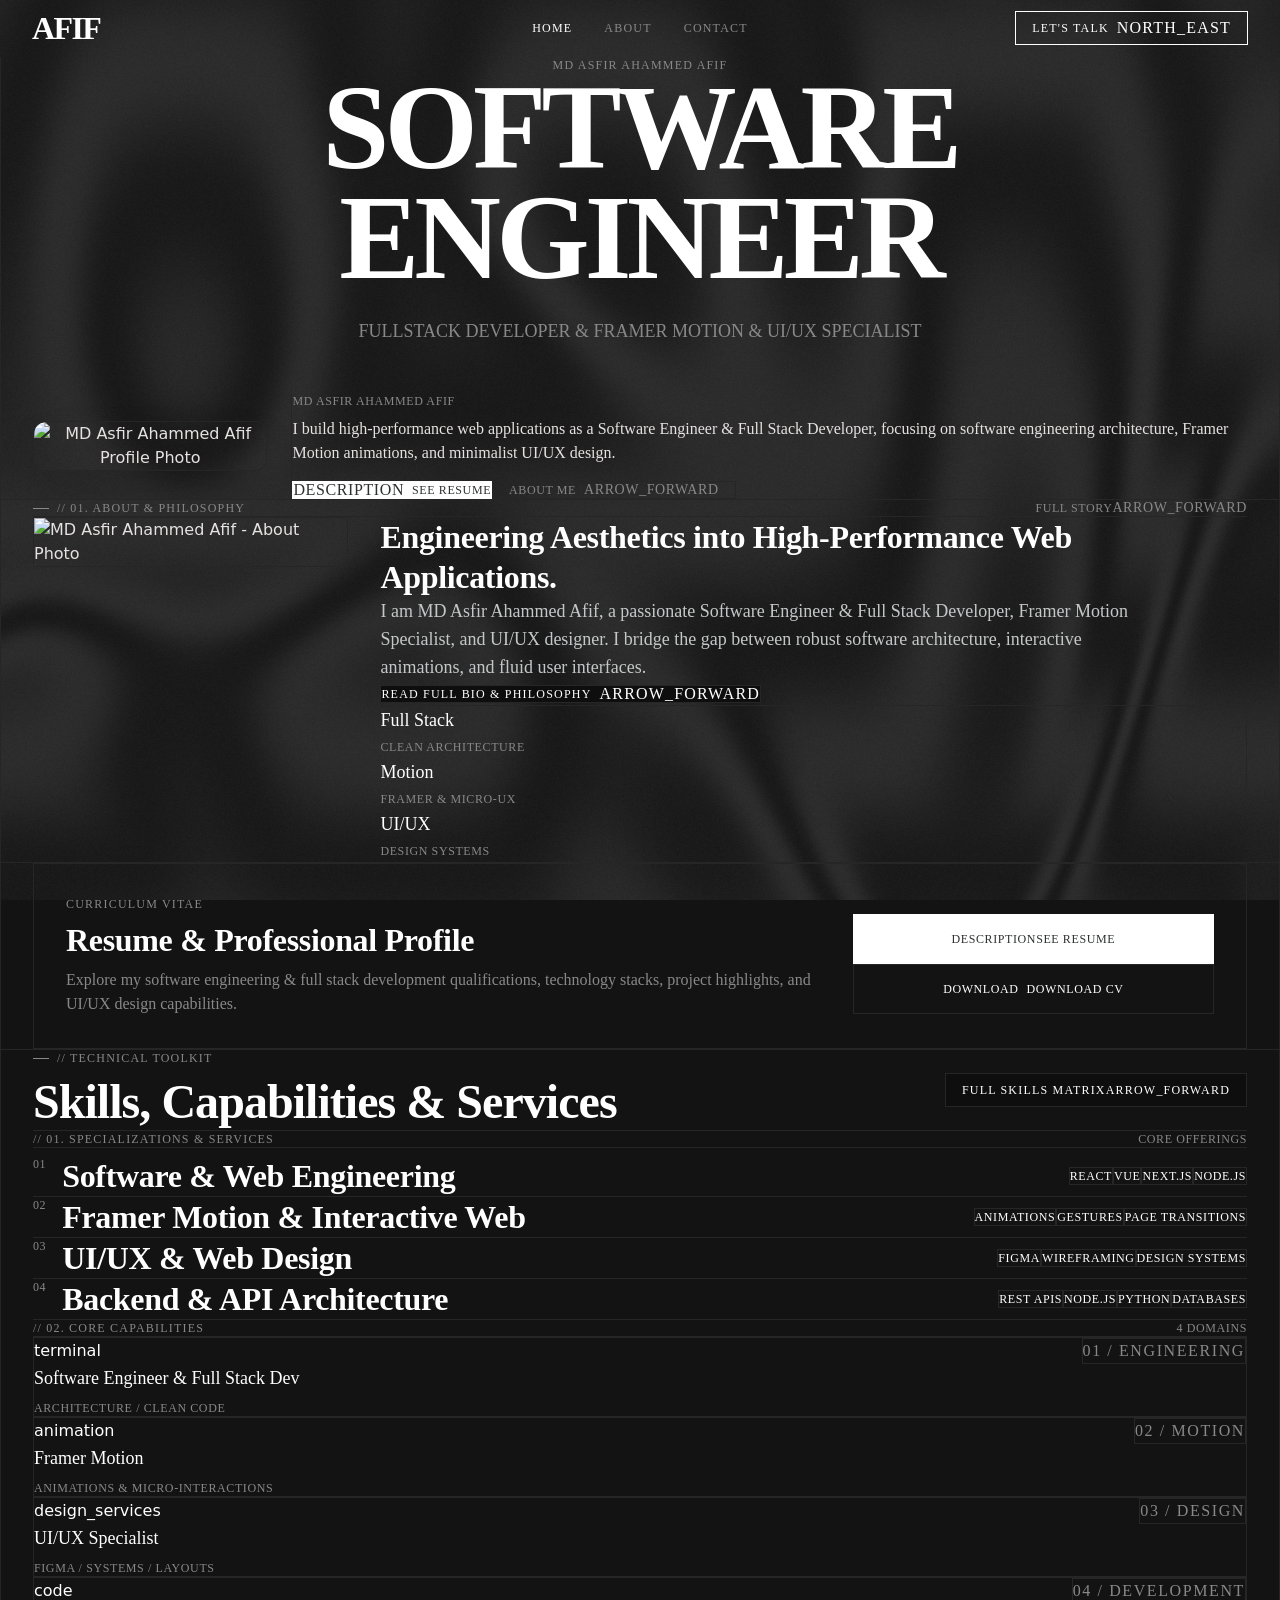
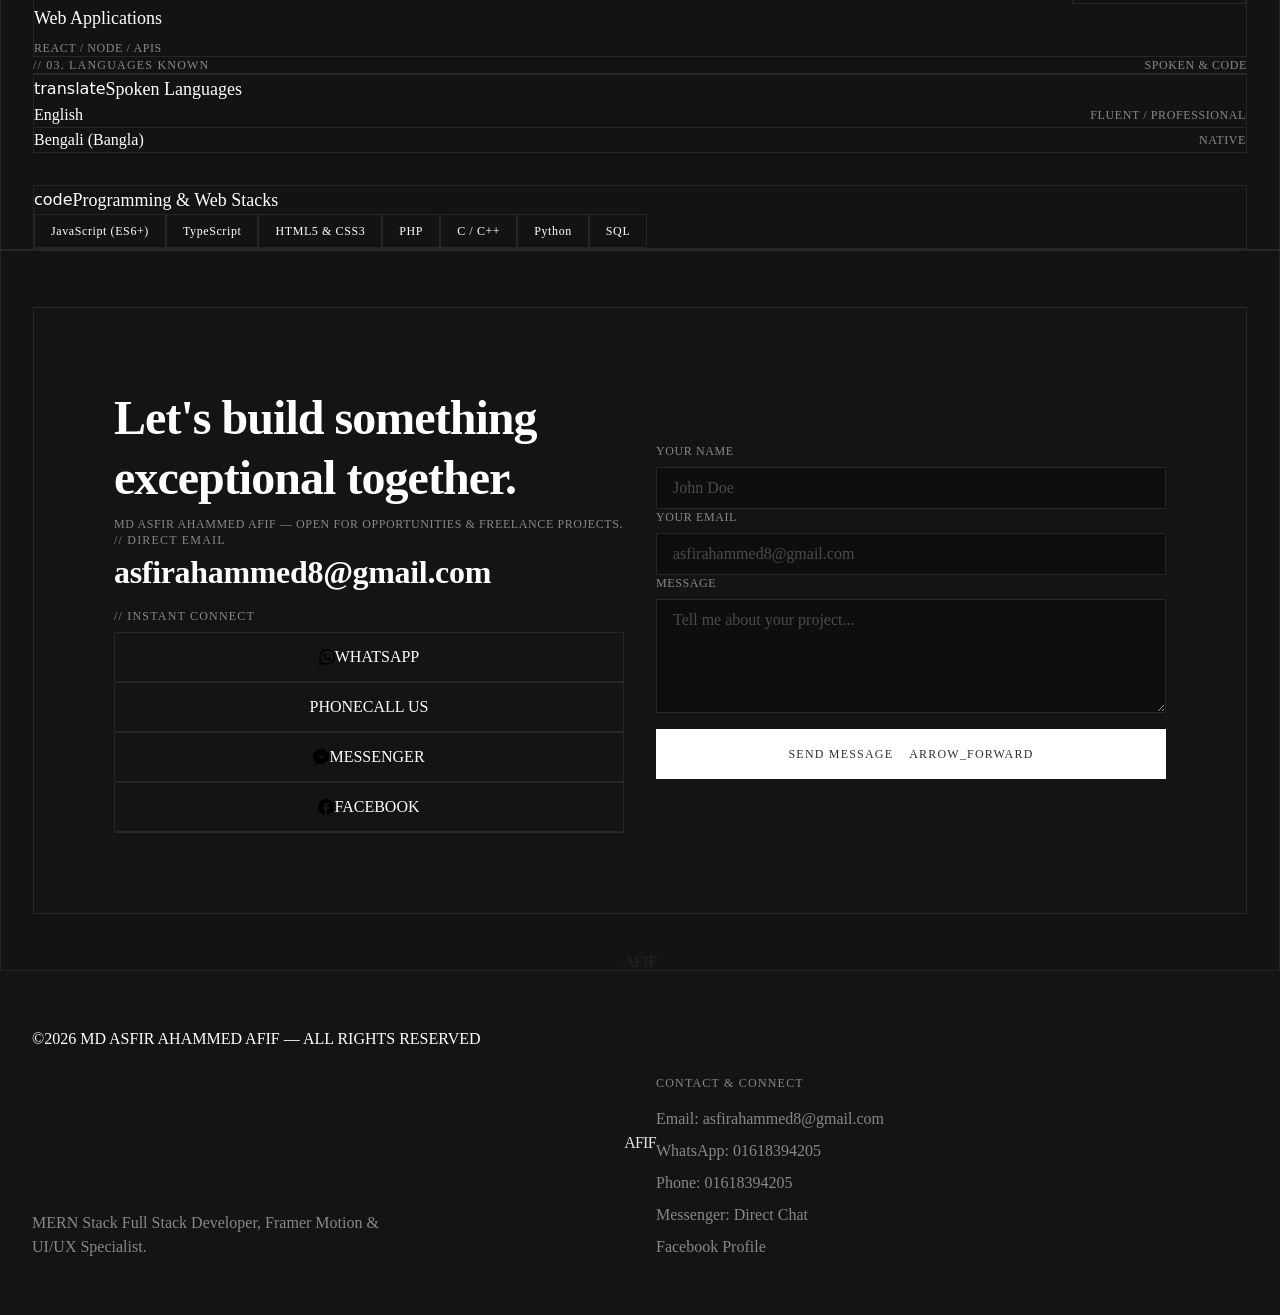
==== index.html @ 686cc14c "Create index.html" ====
<!DOCTYPE html>
<html class="dark scroll-smooth" lang="en">

<head>
  <meta charset="utf-8">
  <meta content="width=device-width, initial-scale=1.0" name="viewport">
  <meta name="theme-color" content="#141313">
  <title>MD Asfir Ahammed Afif — Software Engineer & Full Stack Developer</title>
  <meta name="description"
    content="Portfolio of MD Asfir Ahammed Afif — Software Engineer, Full Stack Developer, Framer Motion Specialist & UI/UX Designer.">

  <!-- CRITICAL: Instant dark background before any CSS — prevents white flash -->
  <style>
    html {
      background-color: #141313;
      color: #e5e2e1;
    }

    body {
      background-color: transparent !important;
      background-image: none !important;
      color: #e5e2e1;
      margin: 0;
      padding: 0;
      min-height: 100vh;
      font-family: 'Inter', ui-sans-serif, system-ui, sans-serif;
    }

    /* Page Transition Animations for Main Content */
    main {
      opacity: 0;
      transform: translateY(16px) scale(0.985);
      transition: opacity 0.45s cubic-bezier(0.16, 1, 0.3, 1), transform 0.45s cubic-bezier(0.16, 1, 0.3, 1);
      will-change: opacity, transform;
    }

    main.page-loaded {
      opacity: 1;
      transform: translateY(0) scale(1);
    }

    main.page-exiting {
      opacity: 0;
      transform: translateY(-12px) scale(0.985);
      transition: opacity 0.28s cubic-bezier(0.7, 0, 0.84, 0), transform 0.28s cubic-bezier(0.7, 0, 0.84, 0);
    }

    /* Top Transition Progress Bar */
    #page-progress-bar {
      position: fixed;
      top: 0;
      left: 0;
      height: 2.5px;
      width: 0%;
      background: #ffffff;
      z-index: 10000;
      box-shadow: 0 0 12px rgba(255, 255, 255, 0.9);
      transition: width 0.3s cubic-bezier(0.16, 1, 0.3, 1);
      pointer-events: none;
    }

    /* Header: Completely transparent at top, frosted glass only when scrolled */
    .glass-header {
      background: transparent !important;
      backdrop-filter: blur(0px);
      -webkit-backdrop-filter: blur(0px);
      border-bottom: 1px solid transparent !important;
      transition: background 0.35s cubic-bezier(0.16, 1, 0.3, 1),
                  backdrop-filter 0.35s cubic-bezier(0.16, 1, 0.3, 1),
                  -webkit-backdrop-filter 0.35s cubic-bezier(0.16, 1, 0.3, 1),
                  border-color 0.35s cubic-bezier(0.16, 1, 0.3, 1),
                  box-shadow 0.35s cubic-bezier(0.16, 1, 0.3, 1);
    }

    .glass-header.is-scrolled {
      background: rgba(20, 19, 19, 0.3) !important;
      backdrop-filter: blur(16px) saturate(180%) !important;
      -webkit-backdrop-filter: blur(16px) saturate(180%) !important;
      border-bottom: 1px solid rgba(255, 255, 255, 0.08) !important;
      box-shadow: 0 4px 20px -2px rgba(0, 0, 0, 0.25);
    }
  </style>

  <!-- PRELOAD: Critical Latin Inter font (prevents FOUT, loads before CSS parses) -->
  <link rel="preload" href="assets/fonts/UcC73FwrK3iLTeHuS_nVMrMxCp50SjIa1ZL7.woff2" as="font" type="font/woff2"
    crossorigin="anonymous">

  <!-- PRELOAD: Hero profile image (critical LCP element — load ASAP) -->
  <link rel="preload" href="assets/img/asfirahammedafif.jpg" as="image" fetchpriority="high">

  <!-- Local Assets: fonts first (small CSS), then icon font, then Tailwind engine -->
  <link href="assets/css/fonts-main.css" rel="stylesheet">
  <link href="assets/css/material-symbols.css" rel="stylesheet" media="print" onload="this.media='all'">
  <script src="assets/js/tailwind.cdn.js"></script>
  <script id="tailwind-config">try {
      tailwind.config = {
        darkMode: "class",
        theme: {
          extend: {
            "colors": {
              "tertiary": "#ffffff",
              "surface-container-lowest": "#0e0e0e",
              "inverse-on-surface": "#313030",
              "surface-subtle": "#171717",
              "on-secondary-fixed": "#1c1b1b",
              "error": "#ffb4ab",
              "tertiary-fixed": "#e2e2e2",
              "outline": "#8e9192",
              "outline-variant": "#444748",
              "surface-tint": "#c6c6c7",
              "surface": "#141313",
              "surface-container-low": "#1c1b1b",
              "inverse-primary": "#5d5f5f",
              "on-surface-variant": "#c4c7c8",
              "surface-container-highest": "#353434",
              "on-secondary-fixed-variant": "#474646",
              "text-muted": "#888888",
              "on-secondary": "#313030",
              "secondary-fixed": "#e5e2e1",
              "inverse-surface": "#e5e2e1",
              "primary-container": "#e2e2e2",
              "surface-container-high": "#2a2a2a",
              "on-error-container": "#ffdad6",
              "on-tertiary-container": "#636565",
              "secondary": "#c9c6c5",
              "accent-red": "#E11D48",
              "surface-bright": "#3a3939",
              "on-background": "#e5e2e1",
              "background": "#141313",
              "on-primary-container": "#636565",
              "on-error": "#690005",
              "on-primary-fixed-variant": "#454747",
              "surface-variant": "#353434",
              "on-tertiary-fixed-variant": "#454747",
              "secondary-fixed-dim": "#c9c6c5",
              "surface-dim": "#141313",
              "on-tertiary-fixed": "#1a1c1c",
              "on-primary-fixed": "#1a1c1c",
              "surface-container": "#201f1f",
              "error-container": "#93000a",
              "tertiary-fixed-dim": "#c6c6c7",
              "on-primary": "#2f3131",
              "border-low-contrast": "#262626",
              "primary": "#ffffff",
              "tertiary-container": "#e2e2e2",
              "on-surface": "#e5e2e1",
              "secondary-container": "#4a4949",
              "primary-fixed-dim": "#c6c6c7",
              "on-secondary-container": "#bab8b7",
              "primary-fixed": "#e2e2e2",
              "on-tertiary": "#2f3131"
            },
            "borderRadius": {
              "DEFAULT": "0.125rem",
              "lg": "0.25rem",
              "xl": "0.5rem",
              "full": "0.75rem"
            },
            "spacing": {
              "stack-md": "1.5rem",
              "stack-lg": "3rem",
              "container-max": "1440px",
              "section-gap": "10rem",
              "gutter": "2rem",
              "margin-mobile": "1.5rem",
              "stack-sm": "0.5rem"
            },
            "fontFamily": {
              "display-hero": ["Inter"],
              "headline-md": ["Inter"],
              "body-md": ["Inter"],
              "label-mono": ["JetBrains Mono"],
              "headline-lg": ["Inter"],
              "body-lg": ["Inter"],
              "display-hero-mobile": ["Inter"]
            },
            "fontSize": {
              "display-hero": ["120px", { "lineHeight": "110px", "letterSpacing": "-0.04em", "fontWeight": "800" }],
              "headline-md": ["32px", { "lineHeight": "40px", "letterSpacing": "-0.01em", "fontWeight": "600" }],
              "body-md": ["16px", { "lineHeight": "24px", "fontWeight": "400" }],
              "label-mono": ["12px", { "lineHeight": "16px", "letterSpacing": "0.05em", "fontWeight": "500" }],
              "headline-lg": ["48px", { "lineHeight": "56px", "letterSpacing": "-0.02em", "fontWeight": "700" }],
              "body-lg": ["18px", { "lineHeight": "28px", "fontWeight": "400" }],
              "display-hero-mobile": ["48px", { "lineHeight": "52px", "letterSpacing": "-0.02em", "fontWeight": "800" }]
            }
          }
        }
      }
    } catch (_e) { }</script>
  <meta charset="utf-8">
  <style>
    /* Lock body scroll + interactions when mobile nav is open */
    body.nav-open {
      overflow: hidden !important;
    }

    /* Prevent scroll without causing position jump */
    html.nav-open {
      overflow: hidden !important;
    }

    *,
    ::before,
    ::after {
      --tw-border-spacing-x: 0;
      --tw-border-spacing-y: 0;
      --tw-translate-x: 0;
      --tw-translate-y: 0;
      --tw-rotate: 0;
      --tw-skew-x: 0;
      --tw-skew-y: 0;
      --tw-scale-x: 1;
      --tw-scale-y: 1;
      --tw-pan-x: ;
      --tw-pan-y: ;
      --tw-pinch-zoom: ;
      --tw-scroll-snap-strictness: proximity;
      --tw-gradient-from-position: ;
      --tw-gradient-via-position: ;
      --tw-gradient-to-position: ;
      --tw-ordinal: ;
      --tw-slashed-zero: ;
      --tw-numeric-figure: ;
      --tw-numeric-spacing: ;
      --tw-numeric-fraction: ;
      --tw-ring-inset: ;
      --tw-ring-offset-width: 0px;
      --tw-ring-offset-color: #fff;
      --tw-ring-color: rgb(59 130 246 / 0.5);
      --tw-ring-offset-shadow: 0 0 #0000;
      --tw-ring-shadow: 0 0 #0000;
      --tw-shadow: 0 0 #0000;
      --tw-shadow-colored: 0 0 #0000;
      --tw-blur: ;
      --tw-brightness: ;
      --tw-contrast: ;
      --tw-grayscale: ;
      --tw-hue-rotate: ;
      --tw-invert: ;
      --tw-saturate: ;
      --tw-sepia: ;
      --tw-drop-shadow: ;
      --tw-backdrop-blur: ;
      --tw-backdrop-brightness: ;
      --tw-backdrop-contrast: ;
      --tw-backdrop-grayscale: ;
      --tw-backdrop-hue-rotate: ;
      --tw-backdrop-invert: ;
      --tw-backdrop-opacity: ;
      --tw-backdrop-saturate: ;
      --tw-backdrop-sepia: ;
      --tw-contain-size: ;
      --tw-contain-layout: ;
      --tw-contain-paint: ;
      --tw-contain-style:
    }

    ::backdrop {
      --tw-border-spacing-x: 0;
      --tw-border-spacing-y: 0;
      --tw-translate-x: 0;
      --tw-translate-y: 0;
      --tw-rotate: 0;
      --tw-skew-x: 0;
      --tw-skew-y: 0;
      --tw-scale-x: 1;
      --tw-scale-y: 1;
      --tw-pan-x: ;
      --tw-pan-y: ;
      --tw-pinch-zoom: ;
      --tw-scroll-snap-strictness: proximity;
      --tw-gradient-from-position: ;
      --tw-gradient-via-position: ;
      --tw-gradient-to-position: ;
      --tw-ordinal: ;
      --tw-slashed-zero: ;
      --tw-numeric-figure: ;
      --tw-numeric-spacing: ;
      --tw-numeric-fraction: ;
      --tw-ring-inset: ;
      --tw-ring-offset-width: 0px;
      --tw-ring-offset-color: #fff;
      --tw-ring-color: rgb(59 130 246 / 0.5);
      --tw-ring-offset-shadow: 0 0 #0000;
      --tw-ring-shadow: 0 0 #0000;
      --tw-shadow: 0 0 #0000;
      --tw-shadow-colored: 0 0 #0000;
      --tw-blur: ;
      --tw-brightness: ;
      --tw-contrast: ;
      --tw-grayscale: ;
      --tw-hue-rotate: ;
      --tw-invert: ;
      --tw-saturate: ;
      --tw-sepia: ;
      --tw-drop-shadow: ;
      --tw-backdrop-blur: ;
      --tw-backdrop-brightness: ;
      --tw-backdrop-contrast: ;
      --tw-backdrop-grayscale: ;
      --tw-backdrop-hue-rotate: ;
      --tw-backdrop-invert: ;
      --tw-backdrop-opacity: ;
      --tw-backdrop-saturate: ;
      --tw-backdrop-sepia: ;
      --tw-contain-size: ;
      --tw-contain-layout: ;
      --tw-contain-paint: ;
      --tw-contain-style:
    }

    /* ! tailwindcss v3.4.17 | MIT License | https://tailwindcss.com */
    *,
    ::after,
    ::before {
      box-sizing: border-box;
      border-width: 0;
      border-style: solid;
      border-color: #e5e7eb
    }

    ::after,
    ::before {
      --tw-content: ''
    }

    :host,
    html {
      line-height: 1.5;
      -webkit-text-size-adjust: 100%;
      -moz-tab-size: 4;
      tab-size: 4;
      font-family: ui-sans-serif, system-ui, sans-serif, "Apple Color Emoji", "Segoe UI Emoji", "Segoe UI Symbol", "Noto Color Emoji";
      font-feature-settings: normal;
      font-variation-settings: normal;
      -webkit-tap-highlight-color: transparent
    }

    body {
      margin: 0;
      line-height: inherit
    }

    hr {
      height: 0;
      color: inherit;
      border-top-width: 1px
    }

    abbr:where([title]) {
      -webkit-text-decoration: underline dotted;
      text-decoration: underline dotted
    }

    h1,
    h2,
    h3,
    h4,
    h5,
    h6 {
      font-size: inherit;
      font-weight: inherit
    }

    a {
      color: inherit;
      text-decoration: inherit
    }

    b,
    strong {
      font-weight: bolder
    }

    code,
    kbd,
    pre,
    samp {
      font-family: ui-monospace, SFMono-Regular, Menlo, Monaco, Consolas, "Liberation Mono", "Courier New", monospace;
      font-feature-settings: normal;
      font-variation-settings: normal;
      font-size: 1em
    }

    small {
      font-size: 80%
    }

    sub,
    sup {
      font-size: 75%;
      line-height: 0;
      position: relative;
      vertical-align: baseline
    }

    sub {
      bottom: -.25em
    }

    sup {
      top: -.5em
    }

    table {
      text-indent: 0;
      border-color: inherit;
      border-collapse: collapse
    }

    button,
    input,
    optgroup,
    select,
    textarea {
      font-family: inherit;
      font-feature-settings: inherit;
      font-variation-settings: inherit;
      font-size: 100%;
      font-weight: inherit;
      line-height: inherit;
      letter-spacing: inherit;
      color: inherit;
      margin: 0;
      padding: 0
    }

    button,
    select {
      text-transform: none
    }

    button,
    input:where([type=button]),
    input:where([type=reset]),
    input:where([type=submit]) {
      -webkit-appearance: button;
      background-color: transparent;
      background-image: none
    }

    :-moz-focusring {
      outline: auto
    }

    :-moz-ui-invalid {
      box-shadow: none
    }

    progress {
      vertical-align: baseline
    }

    ::-webkit-inner-spin-button,
    ::-webkit-outer-spin-button {
      height: auto
    }

    [type=search] {
      -webkit-appearance: textfield;
      outline-offset: -2px
    }

    ::-webkit-search-decoration {
      -webkit-appearance: none
    }

    ::-webkit-file-upload-button {
      -webkit-appearance: button;
      font: inherit
    }

    summary {
      display: list-item
    }

    blockquote,
    dd,
    dl,
    figure,
    h1,
    h2,
    h3,
    h4,
    h5,
    h6,
    hr,
    p,
    pre {
      margin: 0
    }

    fieldset {
      margin: 0;
      padding: 0
    }

    legend {
      padding: 0
    }

    menu,
    ol,
    ul {
      list-style: none;
      margin: 0;
      padding: 0
    }

    dialog {
      padding: 0
    }

    textarea {
      resize: vertical
    }

    input::placeholder,
    textarea::placeholder {
      opacity: 1;
      color: #9ca3af
    }

    [role=button],
    button {
      cursor: pointer
    }

    :disabled {
      cursor: default
    }

    audio,
    canvas,
    embed,
    iframe,
    img,
    object,
    svg,
    video {
      display: block;
      vertical-align: middle
    }

    img,
    video {
      max-width: 100%;
      height: auto
    }

    [hidden]:where(:not([hidden=until-found])) {
      display: none
    }

    [type='text'],
    input:where(:not([type])),
    [type='email'],
    [type='url'],
    [type='password'],
    [type='number'],
    [type='date'],
    [type='datetime-local'],
    [type='month'],
    [type='search'],
    [type='tel'],
    [type='time'],
    [type='week'],
    [multiple],
    textarea,
    select {
      -webkit-appearance: none;
      appearance: none;
      background-color: #fff;
      border-color: #6b7280;
      border-width: 1px;
      border-radius: 0px;
      padding-top: 0.5rem;
      padding-right: 0.75rem;
      padding-bottom: 0.5rem;
      padding-left: 0.75rem;
      font-size: 1rem;
      line-height: 1.5rem;
      --tw-shadow: 0 0 #0000;
    }

    [type='text']:focus,
    input:where(:not([type])):focus,
    [type='email']:focus,
    [type='url']:focus,
    [type='password']:focus,
    [type='number']:focus,
    [type='date']:focus,
    [type='datetime-local']:focus,
    [type='month']:focus,
    [type='search']:focus,
    [type='tel']:focus,
    [type='time']:focus,
    [type='week']:focus,
    [multiple]:focus,
    textarea:focus,
    select:focus {
      outline: 2px solid transparent;
      outline-offset: 2px;
      --tw-ring-inset: var(--tw-empty,
          /*!*/
          /*!*/
        );
      --tw-ring-offset-width: 0px;
      --tw-ring-offset-color: #fff;
      --tw-ring-color: #2563eb;
      --tw-ring-offset-shadow: var(--tw-ring-inset) 0 0 0 var(--tw-ring-offset-width) var(--tw-ring-offset-color);
      --tw-ring-shadow: var(--tw-ring-inset) 0 0 0 calc(1px + var(--tw-ring-offset-width)) var(--tw-ring-color);
      box-shadow: var(--tw-ring-offset-shadow), var(--tw-ring-shadow), var(--tw-shadow);
      border-color: #2563eb
    }

    input::placeholder,
    textarea::placeholder {
      color: #6b7280;
      opacity: 1
    }

    ::-webkit-datetime-edit-fields-wrapper {
      padding: 0
    }

    ::-webkit-date-and-time-value {
      min-height: 1.5em;
      text-align: inherit
    }

    ::-webkit-datetime-edit {
      display: inline-flex
    }

    ::-webkit-datetime-edit,
    ::-webkit-datetime-edit-year-field,
    ::-webkit-datetime-edit-month-field,
    ::-webkit-datetime-edit-day-field,
    ::-webkit-datetime-edit-hour-field,
    ::-webkit-datetime-edit-minute-field,
    ::-webkit-datetime-edit-second-field,
    ::-webkit-datetime-edit-millisecond-field,
    ::-webkit-datetime-edit-meridiem-field {
      padding-top: 0;
      padding-bottom: 0
    }

    select {
      background-image: url("data:image/svg+xml,%3csvg xmlns='http://www.w3.org/2000/svg' fill='none' viewBox='0 0 20 20'%3e%3cpath stroke='%236b7280' stroke-linecap='round' stroke-linejoin='round' stroke-width='1.5' d='M6 8l4 4 4-4'/%3e%3c/svg%3e");
      background-position: right 0.5rem center;
      background-repeat: no-repeat;
      background-size: 1.5em 1.5em;
      padding-right: 2.5rem;
      print-color-adjust: exact
    }

    [multiple],
    [size]:where(select:not([size="1"])) {
      background-image: initial;
      background-position: initial;
      background-repeat: unset;
      background-size: initial;
      padding-right: 0.75rem;
      print-color-adjust: unset
    }

    [type='checkbox'],
    [type='radio'] {
      -webkit-appearance: none;
      appearance: none;
      padding: 0;
      print-color-adjust: exact;
      display: inline-block;
      vertical-align: middle;
      background-origin: border-box;
      -webkit-user-select: none;
      user-select: none;
      flex-shrink: 0;
      height: 1rem;
      width: 1rem;
      color: #2563eb;
      background-color: #fff;
      border-color: #6b7280;
      border-width: 1px;
      --tw-shadow: 0 0 #0000
    }

    [type='checkbox'] {
      border-radius: 0px
    }

    [type='radio'] {
      border-radius: 100%
    }

    [type='checkbox']:focus,
    [type='radio']:focus {
      outline: 2px solid transparent;
      outline-offset: 2px;
      --tw-ring-inset: var(--tw-empty,
          /*!*/
          /*!*/
        );
      --tw-ring-offset-width: 2px;
      --tw-ring-offset-color: #fff;
      --tw-ring-color: #2563eb;
      --tw-ring-offset-shadow: var(--tw-ring-inset) 0 0 0 var(--tw-ring-offset-width) var(--tw-ring-offset-color);
      --tw-ring-shadow: var(--tw-ring-inset) 0 0 0 calc(2px + var(--tw-ring-offset-width)) var(--tw-ring-color);
      box-shadow: var(--tw-ring-offset-shadow), var(--tw-ring-shadow), var(--tw-shadow)
    }

    [type='checkbox']:checked,
    [type='radio']:checked {
      border-color: transparent;
      background-color: currentColor;
      background-size: 100% 100%;
      background-position: center;
      background-repeat: no-repeat
    }

    [type='checkbox']:checked {
      background-image: url("data:image/svg+xml,%3csvg viewBox='0 0 16 16' fill='white' xmlns='http://www.w3.org/2000/svg'%3e%3cpath d='M12.207 4.793a1 1 0 010 1.414l-5 5a1 1 0 01-1.414 0l-2-2a1 1 0 011.414-1.414L6.5 9.086l4.293-4.293a1 1 0 011.414 0z'/%3e%3c/svg%3e");
    }

    @media (forced-colors: active) {
      [type='checkbox']:checked {
        -webkit-appearance: auto;
        appearance: auto
      }
    }

    [type='radio']:checked {
      background-image: url("data:image/svg+xml,%3csvg viewBox='0 0 16 16' fill='white' xmlns='http://www.w3.org/2000/svg'%3e%3ccircle cx='8' cy='8' r='3'/%3e%3c/svg%3e");
    }

    @media (forced-colors: active) {
      [type='radio']:checked {
        -webkit-appearance: auto;
        appearance: auto
      }
    }

    [type='checkbox']:checked:hover,
    [type='checkbox']:checked:focus,
    [type='radio']:checked:hover,
    [type='radio']:checked:focus {
      border-color: transparent;
      background-color: currentColor
    }

    [type='checkbox']:indeterminate {
      background-image: url("data:image/svg+xml,%3csvg xmlns='http://www.w3.org/2000/svg' fill='none' viewBox='0 0 16 16'%3e%3cpath stroke='white' stroke-linecap='round' stroke-linejoin='round' stroke-width='2' d='M4 8h8'/%3e%3c/svg%3e");
      border-color: transparent;
      background-color: currentColor;
      background-size: 100% 100%;
      background-position: center;
      background-repeat: no-repeat;
    }

    @media (forced-colors: active) {
      [type='checkbox']:indeterminate {
        -webkit-appearance: auto;
        appearance: auto
      }
    }

    [type='checkbox']:indeterminate:hover,
    [type='checkbox']:indeterminate:focus {
      border-color: transparent;
      background-color: currentColor
    }

    [type='file'] {
      background: unset;
      border-color: inherit;
      border-width: 0;
      border-radius: 0;
      padding: 0;
      font-size: unset;
      line-height: inherit
    }

    [type='file']:focus {
      outline: 1px solid ButtonText;
      outline: 1px auto -webkit-focus-ring-color
    }

    .pointer-events-none {
      pointer-events: none
    }

    .fixed {
      position: fixed
    }

    .absolute {
      position: absolute
    }

    .relative {
      position: relative
    }

    .sticky {
      position: sticky
    }

    .inset-0 {
      inset: 0px
    }

    .bottom-0 {
      bottom: 0px
    }

    .bottom-6 {
      bottom: 1.5rem
    }

    .left-0 {
      left: 0px
    }

    .left-1\/2 {
      left: 50%
    }

    .top-0 {
      top: 0px
    }

    .-z-10 {
      z-index: -10
    }

    .z-10 {
      z-index: 10
    }

    .z-50 {
      z-index: 50
    }

    .-m-4 {
      margin: -1rem
    }

    .-mx-4 {
      margin-left: -1rem;
      margin-right: -1rem
    }

    .mx-auto {
      margin-left: auto;
      margin-right: auto
    }

    .mb-1 {
      margin-bottom: 0.25rem
    }

    .mb-2 {
      margin-bottom: 0.5rem
    }

    .mb-stack-lg {
      margin-bottom: 3rem
    }

    .mb-stack-md {
      margin-bottom: 1.5rem
    }

    .mb-stack-sm {
      margin-bottom: 0.5rem
    }

    .mt-4 {
      margin-top: 1rem
    }

    .mt-stack-lg {
      margin-top: 3rem
    }

    .block {
      display: block
    }

    .flex {
      display: flex
    }

    .inline-flex {
      display: inline-flex
    }

    .grid {
      display: grid
    }

    .hidden {
      display: none
    }

    .aspect-\[4\/3\] {
      aspect-ratio: 4/3
    }

    .h-full {
      height: 100%
    }

    .h-24 {
      height: 6rem
    }

    .h-\[1px\] {
      height: 1px
    }

    .min-h-\[1024px\] {
      min-height: 1024px
    }

    .min-h-\[921px\] {
      min-height: 921px
    }

    .w-full {
      width: 100%
    }

    .w-24 {
      width: 6rem
    }

    .w-4 {
      width: 1rem
    }

    .w-fit {
      width: -moz-fit-content;
      width: fit-content
    }

    .min-w-\[320px\] {
      min-width: 320px
    }

    .max-w-3xl {
      max-width: 48rem
    }

    .max-w-container-max {
      max-width: 1440px
    }

    .max-w-sm {
      max-width: 24rem
    }

    .flex-1 {
      flex: 1 1 0%
    }

    .-translate-x-1\/2 {
      --tw-translate-x: -50%;
      transform: translate(var(--tw-translate-x), var(--tw-translate-y)) rotate(var(--tw-rotate)) skewX(var(--tw-skew-x)) skewY(var(--tw-skew-y)) scaleX(var(--tw-scale-x)) scaleY(var(--tw-scale-y))
    }

    .-translate-x-4 {
      --tw-translate-x: -1rem;
      transform: translate(var(--tw-translate-x), var(--tw-translate-y)) rotate(var(--tw-rotate)) skewX(var(--tw-skew-x)) skewY(var(--tw-skew-y)) scaleX(var(--tw-scale-x)) scaleY(var(--tw-scale-y))
    }

    .scale-95 {
      --tw-scale-x: .95;
      --tw-scale-y: .95;
      transform: translate(var(--tw-translate-x), var(--tw-translate-y)) rotate(var(--tw-rotate)) skewX(var(--tw-skew-x)) skewY(var(--tw-skew-y)) scaleX(var(--tw-scale-x)) scaleY(var(--tw-scale-y))
    }

    .transform {
      transform: translate(var(--tw-translate-x), var(--tw-translate-y)) rotate(var(--tw-rotate)) skewX(var(--tw-skew-x)) skewY(var(--tw-skew-y)) scaleX(var(--tw-scale-x)) scaleY(var(--tw-scale-y))
    }

    .cursor-pointer {
      cursor: pointer
    }

    .select-none {
      -webkit-user-select: none;
      user-select: none
    }

    .grid-cols-1 {
      grid-template-columns: repeat(1, minmax(0, 1fr))
    }

    .flex-col {
      flex-direction: column
    }

    .items-start {
      align-items: flex-start
    }

    .items-center {
      align-items: center
    }

    .justify-start {
      justify-content: flex-start
    }

    .justify-end {
      justify-content: flex-end
    }

    .justify-center {
      justify-content: center
    }

    .justify-between {
      justify-content: space-between
    }

    .gap-2 {
      gap: 0.5rem
    }

    .gap-4 {
      gap: 1rem
    }

    .gap-8 {
      gap: 2rem
    }

    .gap-gutter {
      gap: 2rem
    }

    .gap-stack-md {
      gap: 1.5rem
    }

    .gap-stack-sm {
      gap: 0.5rem
    }

    .self-start {
      align-self: flex-start
    }

    .overflow-hidden {
      overflow: hidden
    }

    .scroll-smooth {
      scroll-behavior: smooth
    }

    .rounded-full {
      border-radius: 0.75rem
    }

    .rounded-lg {
      border-radius: 0.25rem
    }

    .rounded-none {
      border-radius: 0px
    }

    .border {
      border-width: 1px
    }

    .border-x {
      border-left-width: 1px;
      border-right-width: 1px
    }

    .border-b {
      border-bottom-width: 1px
    }

    .border-l {
      border-left-width: 1px
    }

    .border-r {
      border-right-width: 1px
    }

    .border-t {
      border-top-width: 1px
    }

    .border-border-low-contrast {
      --tw-border-opacity: 1;
      border-color: rgb(38 38 38 / var(--tw-border-opacity, 1))
    }

    .border-primary {
      --tw-border-opacity: 1;
      border-color: rgb(255 255 255 / var(--tw-border-opacity, 1))
    }

    .border-transparent {
      border-color: transparent
    }

    .bg-background {
      --tw-bg-opacity: 1;
      background-color: rgb(20 19 19 / var(--tw-bg-opacity, 1))
    }

    .bg-black\/20 {
      background-color: rgb(0 0 0 / 0.2)
    }

    .bg-primary {
      --tw-bg-opacity: 1;
      background-color: rgb(255 255 255 / var(--tw-bg-opacity, 1))
    }

    .bg-surface-container-lowest {
      --tw-bg-opacity: 1;
      background-color: rgb(14 14 14 / var(--tw-bg-opacity, 1))
    }

    .bg-surface-subtle {
      --tw-bg-opacity: 1;
      background-color: rgb(23 23 23 / var(--tw-bg-opacity, 1))
    }

    .bg-surface-subtle\/50 {
      background-color: rgb(23 23 23 / 0.5)
    }

    .bg-surface-subtle\/90 {
      background-color: rgb(23 23 23 / 0.9)
    }

    .bg-text-muted {
      --tw-bg-opacity: 1;
      background-color: rgb(136 136 136 / var(--tw-bg-opacity, 1))
    }

    .bg-transparent {
      background-color: transparent
    }

    .bg-cover {
      background-size: cover
    }

    .bg-center {
      background-position: center
    }

    .object-cover {
      object-fit: cover
    }

    .p-1 {
      padding: 0.25rem
    }

    .p-4 {
      padding: 1rem
    }

    .p-gutter {
      padding: 2rem
    }

    .px-4 {
      padding-left: 1rem;
      padding-right: 1rem
    }

    .px-6 {
      padding-left: 1.5rem;
      padding-right: 1.5rem
    }

    .px-8 {
      padding-left: 2rem;
      padding-right: 2rem
    }

    .px-gutter {
      padding-left: 2rem;
      padding-right: 2rem
    }

    .px-margin-mobile {
      padding-left: 1.5rem;
      padding-right: 1.5rem
    }

    .py-2 {
      padding-top: 0.5rem;
      padding-bottom: 0.5rem
    }

    .py-3 {
      padding-top: 0.75rem;
      padding-bottom: 0.75rem
    }

    .py-4 {
      padding-top: 1rem;
      padding-bottom: 1rem
    }

    .py-section-gap {
      padding-top: 3.5rem;
      padding-bottom: 3.5rem
    }

    .py-stack-md {
      padding-top: 1.5rem;
      padding-bottom: 1.5rem
    }

    .py-stack-sm {
      padding-top: 0.5rem;
      padding-bottom: 0.5rem
    }

    .pb-stack-lg {
      padding-bottom: 3rem
    }

    .pl-4 {
      padding-left: 1rem
    }

    .pl-gutter {
      padding-left: 2rem
    }

    .pr-gutter {
      padding-right: 2rem
    }

    .pt-4 {
      padding-top: 1rem
    }

    .text-left {
      text-align: left
    }

    .text-center {
      text-align: center
    }

    .font-body-lg {
      font-family: Inter
    }

    .font-body-md {
      font-family: Inter
    }

    .font-display-hero {
      font-family: Inter
    }

    .font-display-hero-mobile {
      font-family: Inter
    }

    .font-headline-lg {
      font-family: Inter
    }

    .font-headline-md {
      font-family: Inter
    }

    .font-label-mono {
      font-family: JetBrains Mono
    }

    .text-\[14px\] {
      font-size: 14px
    }

    .text-\[16px\] {
      font-size: 16px
    }

    .text-\[30vw\] {
      font-size: 30vw
    }

    .text-body-lg {
      font-size: 18px;
      line-height: 28px;
      font-weight: 400
    }

    .text-body-md {
      font-size: 16px;
      line-height: 24px;
      font-weight: 400
    }

    .text-display-hero-mobile {
      font-size: 48px;
      line-height: 52px;
      letter-spacing: -0.02em;
      font-weight: 800
    }

    .text-headline-lg {
      font-size: 48px;
      line-height: 56px;
      letter-spacing: -0.02em;
      font-weight: 700
    }

    .text-headline-md {
      font-size: 32px;
      line-height: 40px;
      letter-spacing: -0.01em;
      font-weight: 600
    }

    .text-label-mono {
      font-size: 12px;
      line-height: 16px;
      letter-spacing: 0.05em;
      font-weight: 500
    }

    .font-black {
      font-weight: 900
    }

    .uppercase {
      text-transform: uppercase
    }

    .leading-none {
      line-height: 1
    }

    .leading-tight {
      line-height: 1.25
    }

    .tracking-tighter {
      letter-spacing: -0.05em
    }

    .tracking-widest {
      letter-spacing: 0.1em
    }

    .text-on-primary {
      --tw-text-opacity: 1;
      color: rgb(47 49 49 / var(--tw-text-opacity, 1))
    }

    .text-on-surface {
      --tw-text-opacity: 1;
      color: rgb(229 226 225 / var(--tw-text-opacity, 1))
    }

    .text-on-surface-variant {
      --tw-text-opacity: 1;
      color: rgb(196 199 200 / var(--tw-text-opacity, 1))
    }

    .text-primary {
      --tw-text-opacity: 1;
      color: rgb(255 255 255 / var(--tw-text-opacity, 1))
    }

    .text-text-muted {
      --tw-text-opacity: 1;
      color: rgb(136 136 136 / var(--tw-text-opacity, 1))
    }

    .antialiased {
      -webkit-font-smoothing: antialiased;
      -moz-osx-font-smoothing: grayscale
    }

    .opacity-0 {
      opacity: 0
    }

    .opacity-5 {
      opacity: 0.05
    }

    .opacity-80 {
      opacity: 0.8
    }

    .mix-blend-luminosity {
      mix-blend-mode: luminosity
    }

    .shadow-2xl {
      --tw-shadow: 0 25px 50px -12px rgb(0 0 0 / 0.25);
      --tw-shadow-colored: 0 25px 50px -12px var(--tw-shadow-color);
      box-shadow: var(--tw-ring-offset-shadow, 0 0 #0000), var(--tw-ring-shadow, 0 0 #0000), var(--tw-shadow)
    }

    .contrast-125 {
      --tw-contrast: contrast(1.25);
      filter: var(--tw-blur) var(--tw-brightness) var(--tw-contrast) var(--tw-grayscale) var(--tw-hue-rotate) var(--tw-invert) var(--tw-saturate) var(--tw-sepia) var(--tw-drop-shadow)
    }

    .grayscale {
      --tw-grayscale: grayscale(100%);
      filter: var(--tw-blur) var(--tw-brightness) var(--tw-contrast) var(--tw-grayscale) var(--tw-hue-rotate) var(--tw-invert) var(--tw-saturate) var(--tw-sepia) var(--tw-drop-shadow)
    }

    .backdrop-blur-md {
      --tw-backdrop-blur: blur(12px);
      -webkit-backdrop-filter: var(--tw-backdrop-blur) var(--tw-backdrop-brightness) var(--tw-backdrop-contrast) var(--tw-backdrop-grayscale) var(--tw-backdrop-hue-rotate) var(--tw-backdrop-invert) var(--tw-backdrop-opacity) var(--tw-backdrop-saturate) var(--tw-backdrop-sepia);
      backdrop-filter: var(--tw-backdrop-blur) var(--tw-backdrop-brightness) var(--tw-backdrop-contrast) var(--tw-backdrop-grayscale) var(--tw-backdrop-hue-rotate) var(--tw-backdrop-invert) var(--tw-backdrop-opacity) var(--tw-backdrop-saturate) var(--tw-backdrop-sepia)
    }

    .backdrop-blur-sm {
      --tw-backdrop-blur: blur(4px);
      -webkit-backdrop-filter: var(--tw-backdrop-blur) var(--tw-backdrop-brightness) var(--tw-backdrop-contrast) var(--tw-backdrop-grayscale) var(--tw-backdrop-hue-rotate) var(--tw-backdrop-invert) var(--tw-backdrop-opacity) var(--tw-backdrop-saturate) var(--tw-backdrop-sepia);
      backdrop-filter: var(--tw-backdrop-blur) var(--tw-backdrop-brightness) var(--tw-backdrop-contrast) var(--tw-backdrop-grayscale) var(--tw-backdrop-hue-rotate) var(--tw-backdrop-invert) var(--tw-backdrop-opacity) var(--tw-backdrop-saturate) var(--tw-backdrop-sepia)
    }

    .backdrop-blur-xl {
      --tw-backdrop-blur: blur(24px);
      -webkit-backdrop-filter: var(--tw-backdrop-blur) var(--tw-backdrop-brightness) var(--tw-backdrop-contrast) var(--tw-backdrop-grayscale) var(--tw-backdrop-hue-rotate) var(--tw-backdrop-invert) var(--tw-backdrop-opacity) var(--tw-backdrop-saturate) var(--tw-backdrop-sepia);
      backdrop-filter: var(--tw-backdrop-blur) var(--tw-backdrop-brightness) var(--tw-backdrop-contrast) var(--tw-backdrop-grayscale) var(--tw-backdrop-hue-rotate) var(--tw-backdrop-invert) var(--tw-backdrop-opacity) var(--tw-backdrop-saturate) var(--tw-backdrop-sepia)
    }

    .transition-all {
      transition-property: all;
      transition-timing-function: cubic-bezier(0.4, 0, 0.2, 1);
      transition-duration: 150ms
    }

    .transition-colors {
      transition-property: color, background-color, border-color, fill, stroke, -webkit-text-decoration-color;
      transition-property: color, background-color, border-color, text-decoration-color, fill, stroke;
      transition-property: color, background-color, border-color, text-decoration-color, fill, stroke, -webkit-text-decoration-color;
      transition-timing-function: cubic-bezier(0.4, 0, 0.2, 1);
      transition-duration: 150ms
    }

    .transition-opacity {
      transition-property: opacity;
      transition-timing-function: cubic-bezier(0.4, 0, 0.2, 1);
      transition-duration: 150ms
    }

    .transition-transform {
      transition-property: transform;
      transition-timing-function: cubic-bezier(0.4, 0, 0.2, 1);
      transition-duration: 150ms
    }

    .duration-300 {
      transition-duration: 300ms
    }

    .duration-500 {
      transition-duration: 500ms
    }

    .duration-700 {
      transition-duration: 700ms
    }

    .selection\:bg-primary *::selection {
      --tw-bg-opacity: 1;
      background-color: rgb(255 255 255 / var(--tw-bg-opacity, 1))
    }

    .selection\:text-on-primary *::selection {
      --tw-text-opacity: 1;
      color: rgb(47 49 49 / var(--tw-text-opacity, 1))
    }

    .selection\:bg-primary::selection {
      --tw-bg-opacity: 1;
      background-color: rgb(255 255 255 / var(--tw-bg-opacity, 1))
    }

    .selection\:text-on-primary::selection {
      --tw-text-opacity: 1;
      color: rgb(47 49 49 / var(--tw-text-opacity, 1))
    }

    .placeholder\:text-text-muted\/50::placeholder {
      color: rgb(136 136 136 / 0.5)
    }

    .hover\:border-border-low-contrast:hover {
      --tw-border-opacity: 1;
      border-color: rgb(38 38 38 / var(--tw-border-opacity, 1))
    }

    .hover\:border-primary:hover {
      --tw-border-opacity: 1;
      border-color: rgb(255 255 255 / var(--tw-border-opacity, 1))
    }

    .hover\:bg-primary:hover {
      --tw-bg-opacity: 1;
      background-color: rgb(255 255 255 / var(--tw-bg-opacity, 1))
    }

    .hover\:bg-surface-subtle\/50:hover {
      background-color: rgb(23 23 23 / 0.5)
    }

    .hover\:text-on-primary:hover {
      --tw-text-opacity: 1;
      color: rgb(47 49 49 / var(--tw-text-opacity, 1))
    }

    .hover\:text-primary:hover {
      --tw-text-opacity: 1;
      color: rgb(255 255 255 / var(--tw-text-opacity, 1))
    }

    .hover\:opacity-70:hover {
      opacity: 0.7
    }

    .focus\:border-primary:focus {
      --tw-border-opacity: 1;
      border-color: rgb(255 255 255 / var(--tw-border-opacity, 1))
    }

    .focus\:outline-none:focus {
      outline: 2px solid transparent;
      outline-offset: 2px
    }

    .active\:scale-90:active {
      --tw-scale-x: .9;
      --tw-scale-y: .9;
      transform: translate(var(--tw-translate-x), var(--tw-translate-y)) rotate(var(--tw-rotate)) skewX(var(--tw-skew-x)) skewY(var(--tw-skew-y)) scaleX(var(--tw-scale-x)) scaleY(var(--tw-scale-y))
    }

    .group:hover .group-hover\:translate-x-0 {
      --tw-translate-x: 0px;
      transform: translate(var(--tw-translate-x), var(--tw-translate-y)) rotate(var(--tw-rotate)) skewX(var(--tw-skew-x)) skewY(var(--tw-skew-y)) scaleX(var(--tw-scale-x)) scaleY(var(--tw-scale-y))
    }

    .group:hover .group-hover\:translate-x-2 {
      --tw-translate-x: 0.5rem;
      transform: translate(var(--tw-translate-x), var(--tw-translate-y)) rotate(var(--tw-rotate)) skewX(var(--tw-skew-x)) skewY(var(--tw-skew-y)) scaleX(var(--tw-scale-x)) scaleY(var(--tw-scale-y))
    }

    .group:hover .group-hover\:scale-105 {
      --tw-scale-x: 1.05;
      --tw-scale-y: 1.05;
      transform: translate(var(--tw-translate-x), var(--tw-translate-y)) rotate(var(--tw-rotate)) skewX(var(--tw-skew-x)) skewY(var(--tw-skew-y)) scaleX(var(--tw-scale-x)) scaleY(var(--tw-scale-y))
    }

    .group:hover .group-hover\:bg-transparent {
      background-color: transparent
    }

    .group:hover .group-hover\:text-primary {
      --tw-text-opacity: 1;
      color: rgb(255 255 255 / var(--tw-text-opacity, 1))
    }

    .group:hover .group-hover\:opacity-100 {
      opacity: 1
    }

    .dark\:border-border-low-contrast:is(.dark *) {
      --tw-border-opacity: 1;
      border-color: rgb(38 38 38 / var(--tw-border-opacity, 1))
    }

    .dark\:bg-surface-subtle\/90:is(.dark *) {
      background-color: rgb(23 23 23 / 0.9)
    }

    .dark\:text-primary:is(.dark *) {
      --tw-text-opacity: 1;
      color: rgb(255 255 255 / var(--tw-text-opacity, 1))
    }

    @media (min-width: 768px) {
      .md\:col-span-12 {
        grid-column: span 12 / span 12
      }

      .md\:col-span-4 {
        grid-column: span 4 / span 4
      }

      .md\:col-span-6 {
        grid-column: span 6 / span 6
      }

      .md\:col-span-8 {
        grid-column: span 8 / span 8
      }

      .md\:mb-0 {
        margin-bottom: 0px
      }

      .md\:mt-section-gap {
        margin-top: 5rem
      }

      .md\:flex {
        display: flex
      }

      .md\:hidden {
        display: none
      }

      .md\:h-32 {
        height: 8rem
      }

      .md\:w-32 {
        width: 8rem
      }

      .md\:grid-cols-12 {
        grid-template-columns: repeat(12, minmax(0, 1fr))
      }

      .md\:grid-cols-2 {
        grid-template-columns: repeat(2, minmax(0, 1fr))
      }

      .md\:flex-row {
        flex-direction: row
      }

      .md\:items-center {
        align-items: center
      }

      .md\:p-section-gap {
        padding: 5rem
      }

      .md\:px-gutter {
        padding-left: 2rem;
        padding-right: 2rem
      }

      .md\:font-display-hero {
        font-family: Inter
      }

      .md\:text-display-hero {
        font-size: 120px;
        line-height: 110px;
        letter-spacing: -0.04em;
        font-weight: 800
      }
    }
  </style>
</head>

<body class="antialiased selection:bg-primary selection:text-on-primary min-h-[1024px] bg-transparent"
  data-stitch-vh="min-h-[1024px]===min-h-screen" data-mode="connect">
  <!-- Top Page Transition Progress Bar -->
  <div id="page-progress-bar"></div>
  <!-- STITCH_SHADER_START:ANIMATION_18 class="fixed inset-0 w-full h-full pointer-events-none -z-10" -->
  <div class="fixed inset-0 w-full h-full pointer-events-none -z-10" style="display:block;">
    <canvas id="shader-canvas-ANIMATION_18" style="display:block;width:100%;height:100%"></canvas>
    <script>
      (function () {
        const canvas = document.getElementById('shader-canvas-ANIMATION_18');

        // Sync the WebGL drawing-buffer size with the CSS-driven layout size.
        // This fires on initial layout and whenever the element is resized.
        function syncSize() {
          const w = canvas.clientWidth || 1280;
          const h = canvas.clientHeight || 720;
          if (canvas.width !== w || canvas.height !== h) {
            canvas.width = w;
            canvas.height = h;
          }
        }
        if (typeof ResizeObserver !== 'undefined') {
          new ResizeObserver(syncSize).observe(canvas);
        }
        syncSize();

        const gl = canvas.getContext('webgl') || canvas.getContext('experimental-webgl');
        if (!gl) return;
        const vs = `attribute vec2 a_position;
varying vec2 v_texCoord;
void main() {
  v_texCoord = a_position * 0.5 + 0.5;
  gl_Position = vec4(a_position, 0.0, 1.0);
}`;
        const fs = `precision highp float;
varying vec2 v_texCoord;
uniform float u_time;
uniform vec2 u_resolution;

void main() {
    vec2 uv = v_texCoord;
    vec2 p = -1.0 + 2.0 * uv;
    p.x *= u_resolution.x / u_resolution.y;

    // Layered, slow-moving noise for a "smoke" or "liquid" feel
    float v = 0.0;
    vec2 shift = vec2(100.0);
    // Simple fractional brownian motion approximation
    for (int i = 0; i < 4; i++) {
        v += sin(p.x * 2.0 + u_time * 0.2);
        p = p * 1.5 + shift;
        v += cos(p.y * 1.2 + u_time * 0.15 + v);
    }
    
    // High contrast monochromatic mapping
    float intensity = smoothstep(-0.5, 1.5, sin(v * 2.0) * 0.5 + 0.5);
    
    // Base color matches surface #141313
    vec3 colorA = vec3(0.078, 0.074, 0.074); 
    // Highlight color (subtle grey)
    vec3 colorB = vec3(0.18, 0.18, 0.18);
    
    vec3 finalColor = mix(colorA, colorB, intensity);
    
    // Film grain
    float noise = fract(sin(dot(uv, vec2(12.9898, 78.233))) * 43758.5453);
    finalColor += noise * 0.02;
    
    gl_FragColor = vec4(finalColor, 1.0);
}`;
        function cs(type, src) {
          const s = gl.createShader(type);
          gl.shaderSource(s, src);
          gl.compileShader(s);
          return s;
        }
        const prog = gl.createProgram();
        gl.attachShader(prog, cs(gl.VERTEX_SHADER, vs));
        gl.attachShader(prog, cs(gl.FRAGMENT_SHADER, fs));
        gl.linkProgram(prog);
        gl.useProgram(prog);
        const buf = gl.createBuffer();
        gl.bindBuffer(gl.ARRAY_BUFFER, buf);
        gl.bufferData(gl.ARRAY_BUFFER, new Float32Array([-1, -1, 1, -1, -1, 1, 1, 1]), gl.STATIC_DRAW);
        const pos = gl.getAttribLocation(prog, 'a_position');
        gl.enableVertexAttribArray(pos);
        gl.vertexAttribPointer(pos, 2, gl.FLOAT, false, 0, 0);
        const uTime = gl.getUniformLocation(prog, 'u_time');
        const uRes = gl.getUniformLocation(prog, 'u_resolution');
        const uMouse = gl.getUniformLocation(prog, 'u_mouse');

        // u_mouse is in pixel coordinates matching u_resolution (ShaderToy convention).
        // Shaders that need normalized coords should use: u_mouse / u_resolution.
        let mouse = { x: canvas.width / 2, y: canvas.height / 2 };
        window.addEventListener('mousemove', (event) => {
          const rect = canvas.getBoundingClientRect();
          if (rect.width && rect.height) {
            const nx = (event.clientX - rect.left) / rect.width;
            const ny = 1.0 - (event.clientY - rect.top) / rect.height;
            mouse.x = nx * canvas.width;
            mouse.y = ny * canvas.height;
          }
        });

        function render(t) {
          if (typeof ResizeObserver === 'undefined') syncSize();
          gl.viewport(0, 0, canvas.width, canvas.height);
          if (uTime) gl.uniform1f(uTime, t * 0.001);
          if (uRes) gl.uniform2f(uRes, canvas.width, canvas.height);
          if (uMouse) gl.uniform2f(uMouse, mouse.x, mouse.y);
          gl.drawArrays(gl.TRIANGLE_STRIP, 0, 4);
          requestAnimationFrame(render);
        }
        render(0);
      })();
    </script>
  </div>
  <!-- STITCH_SHADER_END:ANIMATION_18 -->
  <!-- Navigation -->
  <nav id="site-header" class="glass-header text-primary top-0 sticky z-50">
    <div class="flex justify-between items-center w-full px-gutter py-stack-sm max-w-container-max mx-auto">
      <div class="flex-1 flex justify-start"><a
          class="text-headline-md font-headline-md font-black tracking-tighter text-primary" href="index.html">AFIF</a>
      </div>
      <div
        class="hidden md:flex items-center justify-center gap-8 text-label-mono font-label-mono uppercase tracking-widest text-[11px]">
        <a class="text-primary font-bold border-b-2 border-primary pb-1 transition-all duration-300"
          href="index.html">Home</a>
        <a class="text-text-muted hover:text-primary transition-all duration-300" href="about.html">About</a>
        <a class="text-text-muted hover:text-primary transition-all duration-300" href="contact.html">Contact</a>
      </div>
      <div class="flex-1 flex justify-end items-center gap-4">
        <a class="hidden md:flex items-center gap-2 text-label-mono font-label-mono uppercase tracking-widest text-primary border border-primary px-4 py-2 hover:bg-primary hover:text-on-primary transition-all duration-300 text-[11px]"
          href="contact.html">Let's Talk<span class="material-symbols-outlined text-[16px]">north_east</span></a>
        <button onclick="toggleMobileNav()" class="md:hidden text-primary p-2 hover:opacity-70 transition-opacity"><span
            id="mobile-nav-icon" class="material-symbols-outlined text-[26px]">menu</span></button>
      </div>
    </div>
  </nav>

  <!-- Mobile Nav Drawer (Slide-Up) -->
  <nav id="mobile-nav-drawer"
    style="transform: translateY(100%); transition: transform 0.3s cubic-bezier(0.16,1,0.3,1);"
    class="md:hidden fixed bottom-0 left-0 right-0 z-50">
    <div
      class="bg-surface-subtle/95 backdrop-blur-xl border-t border-border-low-contrast rounded-t-3xl shadow-2xl px-6 pt-4 pb-10">
      <!-- Handle Bar -->
      <div class="w-12 h-1 bg-border-low-contrast rounded-full mx-auto mb-5"></div>
      <p class="text-label-mono font-label-mono text-text-muted uppercase tracking-widest text-[11px] mb-4 text-center">
        Navigation</p>
      <div class="grid grid-cols-3 gap-3">
        <a onclick="closeMobileNav()" href="index.html"
          class="flex items-center justify-center gap-2 px-3 py-3 border border-primary bg-primary text-on-primary font-bold transition-all duration-200 rounded-xl">
          <span class="material-symbols-outlined text-[18px]">home</span>
          <span class="text-label-mono font-label-mono text-[11px] uppercase">Home</span>
        </a>
        <a onclick="closeMobileNav()" href="about.html"
          class="flex items-center justify-center gap-2 px-3 py-3 border border-border-low-contrast bg-surface-container-lowest hover:border-primary hover:bg-primary hover:text-on-primary text-primary transition-all duration-200 rounded-xl">
          <span class="material-symbols-outlined text-[18px]">person</span>
          <span class="text-label-mono font-label-mono text-[11px] uppercase">About</span>
        </a>
        <a onclick="closeMobileNav()" href="contact.html"
          class="flex items-center justify-center gap-2 px-3 py-3 border border-border-low-contrast bg-surface-container-lowest hover:border-primary hover:bg-primary hover:text-on-primary text-primary transition-all duration-200 rounded-xl">
          <span class="material-symbols-outlined text-[18px]">mail</span>
          <span class="text-label-mono font-label-mono text-[11px] uppercase">Contact</span>
        </a>
      </div>
    </div>
  </nav>

  <!-- Mobile Nav Backdrop -->
  <div id="mobile-nav-backdrop" onclick="closeMobileNav()" style="display:none; pointer-events:auto;"
    class="fixed inset-0 bg-black/50 backdrop-blur-sm" aria-hidden="true">
  </div>
  <main class="w-full relative z-10 border-x border-border-low-contrast max-w-container-max mx-auto">
    <!-- Hero Section -->
    <section id="hero"
      class="relative py-16 md:py-24 flex flex-col justify-center items-center px-margin-mobile md:px-gutter max-w-container-max mx-auto overflow-hidden border-b border-border-low-contrast">
      <div class="z-10 text-center w-full">

        <!-- Name label: animates in first -->
        <span
          class="hero-anim hero-anim-1 text-label-mono font-label-mono text-text-muted uppercase tracking-widest block mb-3">
          MD ASFIR AHAMMED AFIF
        </span>

        <!-- Main title: animates in second -->
        <h1
          class="hero-anim hero-anim-2 text-display-hero-mobile md:text-display-hero font-display-hero-mobile md:font-display-hero uppercase text-primary leading-none mb-stack-md">
          SOFTWARE ENGINEER
        </h1>

        <!-- Subtitle: animates in third -->
        <p
          class="hero-anim hero-anim-3 text-body-lg md:text-headline-md font-headline-md text-text-muted max-w-3xl mx-auto mb-stack-md uppercase tracking-tight">
          FullStack Developer &amp; Framer Motion &amp; UI/UX Specialist
        </p>

        <!-- Profile + bio: animates in last -->
        <div
          class="hero-anim hero-anim-4 flex flex-col md:flex-row items-center justify-center gap-stack-md mt-stack-lg">
          <!-- Hero Profile Image -->
          <div id="hero-profile-card"
            class="relative w-40 h-40 md:w-52 md:h-52 lg:w-60 lg:h-60 rounded-full overflow-hidden border border-border-low-contrast p-1.5 shadow-2xl shrink-0">
            <div class="w-full h-full rounded-full overflow-hidden">
              <img alt="MD Asfir Ahammed Afif Profile Photo"
                class="w-full h-full object-cover contrast-110 brightness-105 hover:scale-105 transition-transform duration-500 img-fade-reveal"
                loading="eager" decoding="async" fetchpriority="high"
                src="assets/img/asfirahammedafif.jpg">
            </div>
          </div>
          <!-- Bio text -->
          <div class="text-left text-body-md font-body-md max-w-md pl-6 border-l border-border-low-contrast">
            <p class="text-label-mono font-label-mono text-text-muted mb-2 uppercase">MD Asfir Ahammed Afif</p>
            <p class="text-on-surface">I build high-performance web applications as a Software Engineer &amp; Full Stack
              Developer, focusing on software engineering architecture, Framer Motion animations, and minimalist UI/UX
              design.</p>
            <div class="flex items-center gap-3 mt-4 flex-wrap">
              <a class="inline-flex items-center gap-2 px-5 py-2.5 border border-primary bg-primary text-on-primary text-label-mono font-label-mono text-xs uppercase tracking-wider hover:bg-surface-subtle hover:text-primary transition-all rounded-sm font-bold shadow-md group"
                href="assets/MD_Asfir_Ahammed_Afif_Resume.pdf" target="_blank" rel="noopener noreferrer">
                <span class="material-symbols-outlined text-[16px]">description</span>
                <span>See Resume</span>
              </a>
              <a class="inline-flex items-center gap-2 px-4 py-2.5 border border-border-low-contrast hover:border-primary text-text-muted hover:text-primary text-label-mono font-label-mono text-xs uppercase tracking-wider transition-all rounded-sm"
                href="about.html">
                <span>About Me</span>
                <span class="material-symbols-outlined text-[14px]">arrow_forward</span>
              </a>
            </div>
          </div>
        </div>

      </div>
    </section>

    <!-- Philosophy & About Section -->
    <section
      class="py-16 md:py-24 px-margin-mobile md:px-gutter max-w-container-max mx-auto border-b border-border-low-contrast fade-in-up"
      id="about">

      <!-- Section Title Header -->
      <div class="mb-10 border-b border-border-low-contrast pb-4 flex items-center justify-between">
        <p
          class="text-label-mono font-label-mono text-text-muted uppercase tracking-widest text-xs flex items-center gap-2">
          <span class="w-4 h-[1px] bg-text-muted inline-block"></span> // 01. About &amp; Philosophy
        </p>
        <a href="about.html"
          class="text-label-mono font-label-mono text-text-muted hover:text-primary text-[11px] uppercase flex items-center gap-1">
          Full Story <span class="material-symbols-outlined text-[14px]">arrow_forward</span>
        </a>
      </div>

      <!-- Main Layout: Small Compact Image + Content Flow -->
      <div class="flex flex-col md:flex-row gap-8 md:gap-12 items-start">

        <!-- Small Compact Portrait Image Frame (Slides in from Hero on scroll) -->
        <div class="shrink-0">
          <div id="about-profile-card"
            class="hero-slide-down group relative w-36 h-44 sm:w-48 sm:h-60 rounded-xl overflow-hidden border border-border-low-contrast bg-surface-subtle/40 hover:border-primary transition-all duration-300 shadow-xl">
            <img alt="MD Asfir Ahammed Afif - About Photo"
              class="w-full h-full object-cover contrast-105 brightness-105 group-hover:scale-105 transition-transform duration-500"
              loading="lazy" decoding="async" fetchpriority="low"
              src="assets/img/asfirahammedafif.jpg">
          </div>
        </div>

        <!-- Right Side: Headline, Paragraph & Pillars -->
        <div class="flex-grow flex flex-col justify-between">
          <div>
            <h3 class="text-headline-md sm:text-headline-lg font-headline-lg text-primary leading-tight mb-4">
              Engineering Aesthetics into High-Performance Web Applications.
            </h3>
            <p class="text-body-lg font-body-lg text-on-surface-variant leading-relaxed max-w-3xl mb-6">
              I am MD Asfir Ahammed Afif, a passionate Software Engineer &amp; Full Stack Developer, Framer Motion
              Specialist,
              and UI/UX designer. I bridge the gap between robust software architecture, interactive animations, and
              fluid user interfaces.
            </p>
            <a href="about.html"
              class="inline-flex items-center gap-2 mb-6 text-label-mono font-label-mono text-xs uppercase tracking-widest text-primary border border-border-low-contrast hover:border-primary px-5 py-2.5 bg-surface-container-lowest hover:bg-primary hover:text-on-primary transition-all duration-300">
              Read Full Bio &amp; Philosophy <span class="material-symbols-outlined text-[16px]">arrow_forward</span>
            </a>
          </div>

          <!-- 3 Pillars Grid -->
          <div class="grid grid-cols-2 sm:grid-cols-3 gap-6 border-t border-border-low-contrast pt-6">
            <div class="border-r border-border-low-contrast pr-4">
              <span class="text-body-lg font-headline-md text-primary block">Full Stack</span>
              <span class="text-label-mono font-label-mono text-text-muted uppercase text-[11px]">Clean
                Architecture</span>
            </div>
            <div class="border-r border-border-low-contrast pr-4">
              <span class="text-body-lg font-headline-md text-primary block">Motion</span>
              <span class="text-label-mono font-label-mono text-text-muted uppercase text-[11px]">Framer &amp;
                Micro-UX</span>
            </div>
            <div class="col-span-2 sm:col-span-1">
              <span class="text-body-lg font-headline-md text-primary block">UI/UX</span>
              <span class="text-label-mono font-label-mono text-text-muted uppercase text-[11px]">Design Systems</span>
            </div>
          </div>
        </div>

      </div>
    </section>

    <!-- Resume Section -->
    <section
      class="py-12 px-margin-mobile md:px-gutter max-w-container-max mx-auto border-b border-border-low-contrast fade-in-up"
      id="resume">
      <div
        class="grid grid-cols-1 md:grid-cols-12 gap-gutter items-center bg-surface-subtle/40 p-gutter border border-border-low-contrast rounded-xl">
        <div class="md:col-span-8">
          <span class="text-label-mono font-label-mono text-text-muted uppercase tracking-widest block mb-2">Curriculum
            Vitae</span>
          <h3 class="text-headline-md font-headline-md text-primary mb-2">Resume &amp; Professional Profile</h3>
          <p class="text-body-md font-body-md text-text-muted max-w-xl">
            Explore my software engineering & full stack development qualifications, technology stacks, project
            highlights, and UI/UX design
            capabilities.
          </p>
        </div>
        <div class="md:col-span-4 flex flex-col sm:flex-row md:flex-col lg:flex-row justify-start md:justify-end gap-3 mt-4 md:mt-0">
          <a class="bg-primary text-on-primary font-label-mono text-label-mono uppercase px-6 py-4 border border-primary hover:bg-surface-subtle hover:text-primary transition-all duration-300 inline-flex items-center justify-center gap-2.5 group rounded-sm font-bold text-xs tracking-wider shadow-lg"
            href="assets/MD_Asfir_Ahammed_Afif_Resume.pdf" target="_blank" rel="noopener noreferrer">
            <span class="material-symbols-outlined text-[18px]">description</span>
            <span>See Resume</span>
          </a>
          <a class="border border-border-low-contrast hover:border-primary text-primary font-label-mono text-label-mono uppercase px-6 py-4 hover:bg-primary hover:text-on-primary transition-all duration-300 inline-flex items-center justify-center gap-2 group rounded-sm text-xs tracking-wider"
            href="assets/MD_Asfir_Ahammed_Afif_Resume.pdf" download="MD_Asfir_Ahammed_Afif_Resume.pdf">
            <span class="material-symbols-outlined text-[18px]">download</span>
            <span>Download CV</span>
          </a>
        </div>
      </div>
    </section>

    <!-- Unified Technical Toolkit, Services & Languages Section -->
    <section
      class="py-20 md:py-32 px-margin-mobile md:px-gutter max-w-container-max mx-auto border-b border-border-low-contrast fade-in-up"
      id="skills">

      <!-- Section Title Header -->
      <div
        class="mb-16 md:mb-24 border-b border-border-low-contrast pb-8 flex flex-col md:flex-row md:items-end justify-between gap-6">
        <div>
          <p
            class="text-label-mono font-label-mono text-text-muted uppercase tracking-widest text-[11px] mb-2 flex items-center gap-2">
            <span class="w-4 h-[1px] bg-text-muted inline-block"></span> // Technical Toolkit
          </p>
          <h2 class="text-headline-lg font-headline-lg text-primary tracking-tight">Skills, Capabilities &amp; Services
          </h2>
        </div>
        <div class="flex items-center gap-4">
          <a href="about.html"
            class="text-label-mono font-label-mono text-primary hover:opacity-80 text-xs uppercase tracking-widest flex items-center gap-1 border border-border-low-contrast px-4 py-2 bg-surface-container-lowest rounded-sm">
            Full Skills Matrix <span class="material-symbols-outlined text-[15px]">arrow_forward</span>
          </a>
        </div>
      </div>

      <!-- Part 1: Expertise & Services (Editorial List) -->
      <div id="services" class="mb-24 md:mb-36">
        <div class="flex items-center justify-between border-b border-border-low-contrast pb-4 mb-2">
          <p class="text-label-mono font-label-mono text-text-muted uppercase tracking-widest text-[11px]">// 01.
            Specializations &amp; Services</p>
          <span class="text-label-mono font-label-mono text-text-muted text-[11px] uppercase">Core Offerings</span>
        </div>

        <div class="flex flex-col">
          <!-- Service Row 1 -->
          <div
            class="group flex flex-col md:flex-row justify-between md:items-center py-7 md:py-9 border-b border-border-low-contrast hover:border-primary transition-colors duration-300 px-3 md:px-6 -mx-3 md:-mx-6 hover:bg-surface-subtle/40">
            <div class="flex items-baseline gap-4 md:gap-6 mb-3 md:mb-0">
              <span class="text-label-mono font-label-mono text-text-muted text-sm shrink-0">01</span>
              <h3
                class="text-headline-md font-headline-md text-primary group-hover:translate-x-2 transition-transform duration-300">
                Software &amp; Web Engineering</h3>
            </div>
            <div class="flex items-center gap-2.5 flex-wrap pl-8 md:pl-0">
              <span
                class="px-3 py-1 bg-surface-container-high/60 text-label-mono font-label-mono text-[11px] uppercase text-primary border border-border-low-contrast">React</span>
              <span
                class="px-3 py-1 bg-surface-container-high/60 text-label-mono font-label-mono text-[11px] uppercase text-primary border border-border-low-contrast">Vue</span>
              <span
                class="px-3 py-1 bg-surface-container-high/60 text-label-mono font-label-mono text-[11px] uppercase text-primary border border-border-low-contrast">Next.js</span>
              <span
                class="px-3 py-1 bg-surface-container-high/60 text-label-mono font-label-mono text-[11px] uppercase text-primary border border-border-low-contrast">Node.js</span>
            </div>
          </div>

          <!-- Service Row 2 -->
          <div
            class="group flex flex-col md:flex-row justify-between md:items-center py-7 md:py-9 border-b border-border-low-contrast hover:border-primary transition-colors duration-300 px-3 md:px-6 -mx-3 md:-mx-6 hover:bg-surface-subtle/40">
            <div class="flex items-baseline gap-4 md:gap-6 mb-3 md:mb-0">
              <span class="text-label-mono font-label-mono text-text-muted text-sm shrink-0">02</span>
              <h3
                class="text-headline-md font-headline-md text-primary group-hover:translate-x-2 transition-transform duration-300">
                Framer Motion &amp; Interactive Web</h3>
            </div>
            <div class="flex items-center gap-2.5 flex-wrap pl-8 md:pl-0">
              <span
                class="px-3 py-1 bg-surface-container-high/60 text-label-mono font-label-mono text-[11px] uppercase text-primary border border-border-low-contrast">Animations</span>
              <span
                class="px-3 py-1 bg-surface-container-high/60 text-label-mono font-label-mono text-[11px] uppercase text-primary border border-border-low-contrast">Gestures</span>
              <span
                class="px-3 py-1 bg-surface-container-high/60 text-label-mono font-label-mono text-[11px] uppercase text-primary border border-border-low-contrast">Page
                Transitions</span>
            </div>
          </div>

          <!-- Service Row 3 -->
          <div
            class="group flex flex-col md:flex-row justify-between md:items-center py-7 md:py-9 border-b border-border-low-contrast hover:border-primary transition-colors duration-300 px-3 md:px-6 -mx-3 md:-mx-6 hover:bg-surface-subtle/40">
            <div class="flex items-baseline gap-4 md:gap-6 mb-3 md:mb-0">
              <span class="text-label-mono font-label-mono text-text-muted text-sm shrink-0">03</span>
              <h3
                class="text-headline-md font-headline-md text-primary group-hover:translate-x-2 transition-transform duration-300">
                UI/UX &amp; Web Design</h3>
            </div>
            <div class="flex items-center gap-2.5 flex-wrap pl-8 md:pl-0">
              <span
                class="px-3 py-1 bg-surface-container-high/60 text-label-mono font-label-mono text-[11px] uppercase text-primary border border-border-low-contrast">Figma</span>
              <span
                class="px-3 py-1 bg-surface-container-high/60 text-label-mono font-label-mono text-[11px] uppercase text-primary border border-border-low-contrast">Wireframing</span>
              <span
                class="px-3 py-1 bg-surface-container-high/60 text-label-mono font-label-mono text-[11px] uppercase text-primary border border-border-low-contrast">Design
                Systems</span>
            </div>
          </div>

          <!-- Service Row 4 -->
          <div
            class="group flex flex-col md:flex-row justify-between md:items-center py-7 md:py-9 border-b border-border-low-contrast hover:border-primary transition-colors duration-300 px-3 md:px-6 -mx-3 md:-mx-6 hover:bg-surface-subtle/40">
            <div class="flex items-baseline gap-4 md:gap-6 mb-3 md:mb-0">
              <span class="text-label-mono font-label-mono text-text-muted text-sm shrink-0">04</span>
              <h3
                class="text-headline-md font-headline-md text-primary group-hover:translate-x-2 transition-transform duration-300">
                Backend &amp; API Architecture</h3>
            </div>
            <div class="flex items-center gap-2.5 flex-wrap pl-8 md:pl-0">
              <span
                class="px-3 py-1 bg-surface-container-high/60 text-label-mono font-label-mono text-[11px] uppercase text-primary border border-border-low-contrast">REST
                APIs</span>
              <span
                class="px-3 py-1 bg-surface-container-high/60 text-label-mono font-label-mono text-[11px] uppercase text-primary border border-border-low-contrast">Node.js</span>
              <span
                class="px-3 py-1 bg-surface-container-high/60 text-label-mono font-label-mono text-[11px] uppercase text-primary border border-border-low-contrast">Python</span>
              <span
                class="px-3 py-1 bg-surface-container-high/60 text-label-mono font-label-mono text-[11px] uppercase text-primary border border-border-low-contrast">Databases</span>
            </div>
          </div>
        </div>
      </div>

      <!-- Part 2: Core Capabilities Grid (Bento Grid) -->
      <div class="mb-24 md:mb-36">
        <div class="flex items-center justify-between border-b border-border-low-contrast pb-4 mb-8">
          <p class="text-label-mono font-label-mono text-text-muted uppercase tracking-widest text-[11px]">// 02. Core
            Capabilities</p>
          <span class="text-label-mono font-label-mono text-text-muted text-[11px] uppercase">4 Domains</span>
        </div>

        <div class="grid grid-cols-1 sm:grid-cols-2 lg:grid-cols-4 gap-6">
          <!-- Card 1 -->
          <div
            class="group flex flex-col justify-between p-7 md:p-8 border border-border-low-contrast bg-surface-subtle/30 backdrop-blur-md hover:border-primary hover:bg-surface-subtle/60 transition-all duration-300 cursor-default w-full min-h-[200px] md:min-h-[240px] md:aspect-square">
            <div class="flex items-center justify-between w-full mb-6">
              <span class="material-symbols-outlined text-primary text-[36px]">terminal</span>
              <span
                class="text-[10px] text-text-muted font-label-mono uppercase tracking-widest px-2.5 py-1 border border-border-low-contrast rounded-sm">01
                / Engineering</span>
            </div>
            <div>
              <h4 class="text-body-lg font-headline-md text-primary leading-snug mb-2">Software Engineer &amp; Full
                Stack Dev</h4>
              <p class="text-label-mono font-label-mono text-text-muted uppercase text-xs">Architecture / Clean Code</p>
            </div>
          </div>

          <!-- Card 2 -->
          <div
            class="group flex flex-col justify-between p-7 md:p-8 border border-border-low-contrast bg-surface-subtle/30 backdrop-blur-md hover:border-primary hover:bg-surface-subtle/60 transition-all duration-300 cursor-default w-full min-h-[200px] md:min-h-[240px] md:aspect-square">
            <div class="flex items-center justify-between w-full mb-6">
              <span class="material-symbols-outlined text-primary text-[36px]">animation</span>
              <span
                class="text-[10px] text-text-muted font-label-mono uppercase tracking-widest px-2.5 py-1 border border-border-low-contrast rounded-sm">02
                / Motion</span>
            </div>
            <div>
              <h4 class="text-body-lg font-headline-md text-primary leading-snug mb-2">Framer Motion</h4>
              <p class="text-label-mono font-label-mono text-text-muted uppercase text-xs">Animations &amp;
                Micro-Interactions</p>
            </div>
          </div>

          <!-- Card 3 -->
          <div
            class="group flex flex-col justify-between p-7 md:p-8 border border-border-low-contrast bg-surface-subtle/30 backdrop-blur-md hover:border-primary hover:bg-surface-subtle/60 transition-all duration-300 cursor-default w-full min-h-[200px] md:min-h-[240px] md:aspect-square">
            <div class="flex items-center justify-between w-full mb-6">
              <span class="material-symbols-outlined text-primary text-[36px]">design_services</span>
              <span
                class="text-[10px] text-text-muted font-label-mono uppercase tracking-widest px-2.5 py-1 border border-border-low-contrast rounded-sm">03
                / Design</span>
            </div>
            <div>
              <h4 class="text-body-lg font-headline-md text-primary leading-snug mb-2">UI/UX Specialist</h4>
              <p class="text-label-mono font-label-mono text-text-muted uppercase text-xs">Figma / Systems / Layouts</p>
            </div>
          </div>

          <!-- Card 4 -->
          <div
            class="group flex flex-col justify-between p-7 md:p-8 border border-border-low-contrast bg-surface-subtle/30 backdrop-blur-md hover:border-primary hover:bg-surface-subtle/60 transition-all duration-300 cursor-default w-full min-h-[200px] md:min-h-[240px] md:aspect-square">
            <div class="flex items-center justify-between w-full mb-6">
              <span class="material-symbols-outlined text-primary text-[36px]">code</span>
              <span
                class="text-[10px] text-text-muted font-label-mono uppercase tracking-widest px-2.5 py-1 border border-border-low-contrast rounded-sm">04
                / Development</span>
            </div>
            <div>
              <h4 class="text-body-lg font-headline-md text-primary leading-snug mb-2">Web Applications</h4>
              <p class="text-label-mono font-label-mono text-text-muted uppercase text-xs">React / Node / APIs</p>
            </div>
          </div>
        </div>
      </div>

      <!-- Part 3: Languages Known (Spoken & Programming) -->
      <div id="languages">
        <div class="flex items-center justify-between border-b border-border-low-contrast pb-4 mb-8">
          <p class="text-label-mono font-label-mono text-text-muted uppercase tracking-widest text-[11px]">// 03.
            Languages Known</p>
          <span class="text-label-mono font-label-mono text-text-muted text-[11px] uppercase">Spoken &amp; Code</span>
        </div>

        <div class="grid grid-cols-1 sm:grid-cols-2 gap-8">
          <!-- Spoken Languages -->
          <div
            class="bg-surface-subtle/30 backdrop-blur-md p-7 md:p-8 border border-border-low-contrast rounded-xl flex flex-col gap-6">
            <div class="flex items-center gap-3">
              <span class="material-symbols-outlined text-primary text-[24px]">translate</span>
              <h3 class="text-body-lg font-body-lg text-primary">Spoken Languages</h3>
            </div>
            <div class="space-y-4">
              <div class="flex justify-between items-center border-b border-border-low-contrast pb-3">
                <span class="text-primary font-body-md font-medium">English</span>
                <span class="text-label-mono font-label-mono text-text-muted uppercase text-xs">Fluent /
                  Professional</span>
              </div>
              <div class="flex justify-between items-center pt-1">
                <span class="text-primary font-body-md font-medium">Bengali (Bangla)</span>
                <span class="text-label-mono font-label-mono text-text-muted uppercase text-xs">Native</span>
              </div>
            </div>
          </div>

          <!-- Code & Web Languages -->
          <div
            class="bg-surface-subtle/30 backdrop-blur-md p-7 md:p-8 border border-border-low-contrast rounded-xl flex flex-col gap-6">
            <div class="flex items-center gap-3">
              <span class="material-symbols-outlined text-primary text-[24px]">code</span>
              <h3 class="text-body-lg font-body-lg text-primary">Programming &amp; Web Stacks</h3>
            </div>
            <div class="flex flex-wrap gap-3">
              <span
                class="px-4 py-2 bg-surface-container-high/60 text-label-mono font-label-mono text-xs text-primary border border-border-low-contrast">JavaScript
                (ES6+)</span>
              <span
                class="px-4 py-2 bg-surface-container-high/60 text-label-mono font-label-mono text-xs text-primary border border-border-low-contrast">TypeScript</span>
              <span
                class="px-4 py-2 bg-surface-container-high/60 text-label-mono font-label-mono text-xs text-primary border border-border-low-contrast">HTML5
                &amp; CSS3</span>
              <span
                class="px-4 py-2 bg-surface-container-high/60 text-label-mono font-label-mono text-xs text-primary border border-border-low-contrast">PHP</span>
              <span
                class="px-4 py-2 bg-surface-container-high/60 text-label-mono font-label-mono text-xs text-primary border border-border-low-contrast">C
                / C++</span>
              <span
                class="px-4 py-2 bg-surface-container-high/60 text-label-mono font-label-mono text-xs text-primary border border-border-low-contrast">Python</span>
              <span
                class="px-4 py-2 bg-surface-container-high/60 text-label-mono font-label-mono text-xs text-primary border border-border-low-contrast">SQL</span>
            </div>
          </div>
        </div>
      </div>

    </section>



    <!-- Contact Section -->
    <section
      class="py-section-gap px-margin-mobile md:px-gutter max-w-container-max mx-auto fade-in-up border-t border-border-low-contrast relative"
      id="contact">
      <div
        class="absolute bottom-0 left-0 w-full overflow-hidden flex justify-center pointer-events-none opacity-5 select-none -z-10">
        <span class="text-[25vw] font-display-hero font-black leading-none tracking-tighter text-primary">AFIF</span>
      </div>

      <div
        class="grid grid-cols-1 md:grid-cols-12 gap-gutter bg-surface-subtle/50 backdrop-blur-sm p-gutter md:p-section-gap border border-border-low-contrast relative overflow-hidden">
        <!-- Left Side: Direct Contact Info & Quick Contact Buttons -->
        <div
          class="md:col-span-6 flex flex-col justify-between border-r-0 md:border-r border-border-low-contrast pr-0 md:pr-gutter pb-8 md:pb-0 border-b md:border-b-0">
          <div>
            <h2 class="text-headline-lg font-headline-lg text-primary mb-stack-sm leading-tight">
              Let's build something exceptional together.
            </h2>
            <p class="text-label-mono font-label-mono text-text-muted uppercase text-xs mb-8">
              MD Asfir Ahammed Afif — Open for opportunities &amp; freelance projects.
            </p>
          </div>

          <!-- Direct Contact Information -->
          <div class="space-y-6">
            <div>
              <p class="text-label-mono font-label-mono text-text-muted uppercase tracking-widest text-xs mb-1">//
                Direct Email</p>
              <a class="text-headline-md font-headline-md text-primary hover:text-text-muted transition-colors block break-all"
                href="mailto:asfirahammed8@gmail.com">
                asfirahammed8@gmail.com
              </a>
            </div>

            <!-- Quick Action Contact Buttons (WhatsApp, Phone, Messenger) -->
            <div class="pt-4 space-y-3">
              <p class="text-label-mono font-label-mono text-text-muted uppercase tracking-widest text-xs mb-2">//
                Instant Connect</p>
              <div class="flex flex-col sm:flex-row flex-wrap gap-3">
                <!-- WhatsApp Button -->
                <a href="https://wa.me/8801618394205" target="_blank"
                  class="flex-1 min-w-[140px] inline-flex items-center justify-center gap-2.5 px-4 py-3 bg-surface-subtle/40 hover:bg-surface-subtle/80 border border-border-low-contrast hover:border-primary text-primary font-label-mono text-xs uppercase tracking-wider rounded transition-all duration-300">
                  <svg class="w-4 h-4 fill-current shrink-0 text-primary" viewBox="0 0 24 24"
                    xmlns="http://www.w3.org/2000/svg">
                    <path
                      d="M17.472 14.382c-.297-.149-1.758-.867-2.03-.967-.273-.099-.471-.148-.67.15-.197.297-.767.966-.94 1.164-.173.199-.347.223-.644.075-.297-.15-1.255-.463-2.39-1.475-.883-.788-1.48-1.761-1.653-2.059-.173-.297-.018-.458.13-.606.134-.133.298-.347.446-.52.149-.174.198-.298.298-.497.099-.198.05-.371-.025-.52-.075-.149-.669-1.612-.916-2.207-.242-.579-.487-.5-.669-.51-.173-.008-.371-.01-.57-.01-.198 0-.52.074-.792.372-.272.297-1.04 1.016-1.04 2.479 0 1.462 1.065 2.875 1.213 3.074.149.198 2.096 3.2 5.077 4.487.709.306 1.262.489 1.694.625.712.227 1.36.195 1.871.118.571-.085 1.758-.719 2.006-1.413.248-.694.248-1.289.173-1.413-.074-.124-.272-.198-.57-.347m-5.421 7.403h-.004a9.87 9.87 0 01-5.031-1.378l-.361-.214-3.741.982.998-3.648-.235-.374a9.86 9.86 0 01-1.51-5.26c.001-5.45 4.436-9.884 9.888-9.884 2.64 0 5.122 1.03 6.988 2.898a9.825 9.825 0 012.893 6.994c-.003 5.45-4.437 9.884-9.885 9.884m8.413-18.297A11.815 11.815 0 0012.05 0C5.495 0 .16 5.335.157 11.892c0 2.096.547 4.142 1.588 5.945L.057 24l6.305-1.654a11.882 11.882 0 005.683 1.448h.005c6.554 0 11.89-5.335 11.893-11.893A11.821 11.821 0 0020.885 3.488" />
                  </svg>
                  <span>WhatsApp</span>
                </a>

                <!-- Phone Call Button -->
                <a href="tel:01618394205"
                  class="flex-1 min-w-[140px] inline-flex items-center justify-center gap-2.5 px-4 py-3 bg-surface-subtle/40 hover:bg-surface-subtle/80 border border-border-low-contrast hover:border-primary text-primary font-label-mono text-xs uppercase tracking-wider rounded transition-all duration-300">
                  <span class="material-symbols-outlined text-[18px] shrink-0 text-primary">phone</span>
                  <span>Call Us</span>
                </a>

                <!-- Messenger Button -->
                <a href="https://www.facebook.com/messages/e2ee/t/9256187751153336" target="_blank" rel="noopener noreferrer"
                  class="flex-1 min-w-[140px] inline-flex items-center justify-center gap-2.5 px-4 py-3 bg-surface-subtle/40 hover:bg-surface-subtle/80 border border-border-low-contrast hover:border-primary text-primary font-label-mono text-xs uppercase tracking-wider rounded transition-all duration-300">
                  <svg class="w-4 h-4 fill-current shrink-0 text-primary" viewBox="0 0 24 24"
                    xmlns="http://www.w3.org/2000/svg">
                    <path
                      d="M12 0C5.373 0 0 4.974 0 11.111c0 3.498 1.744 6.614 4.469 8.654V24l4.088-2.242c1.092.3 2.246.464 3.443.464 6.627 0 12-4.975 12-11.111C24 4.974 18.627 0 12 0zm1.191 14.963l-3.055-3.26-5.963 3.26 6.559-6.963 3.13 3.259 5.889-3.259-6.56 6.964z" />
                  </svg>
                  <span>Messenger</span>
                </a>

                <!-- Facebook Button -->
                <a href="https://www.facebook.com/alamgir.hossion.10297" target="_blank" rel="noopener noreferrer"
                  class="flex-1 min-w-[140px] inline-flex items-center justify-center gap-2.5 px-4 py-3 bg-surface-subtle/40 hover:bg-surface-subtle/80 border border-border-low-contrast hover:border-primary text-primary font-label-mono text-xs uppercase tracking-wider rounded transition-all duration-300">
                  <svg class="w-4 h-4 fill-current shrink-0 text-primary" viewBox="0 0 24 24"
                    xmlns="http://www.w3.org/2000/svg">
                    <path
                      d="M24 12.073c0-6.627-5.373-12-12-12s-12 5.373-12 12c0 5.99 4.388 10.954 10.125 11.854v-8.385H7.078v-3.47h3.047V9.43c0-3.007 1.792-4.669 4.533-4.669 1.312 0 2.686.235 2.686.235v2.953H15.83c-1.491 0-1.956.925-1.956 1.874v2.25h3.328l-.532 3.47h-2.796v8.385C19.612 23.027 24 18.062 24 12.073z" />
                  </svg>
                  <span>Facebook</span>
                </a>
              </div>
            </div>
          </div>
        </div>

        <!-- Right Side: Perfectly Aligned Form -->
        <div class="md:col-span-6 pl-0 md:pl-gutter pt-6 md:pt-0">
          <form id="contact-form" class="flex flex-col gap-5 h-full justify-center" action="https://api.web3forms.com/submit" method="POST">
            <!-- Web3Forms Access Key and Botcheck -->
            <input type="hidden" name="access_key" value="3c1dac01-5453-4bbf-b043-d2d127479758">
            <input type="checkbox" name="botcheck" class="hidden" style="display: none;">
            <input type="hidden" name="subject" value="New Message from Portfolio Contact Form">

            <div class="flex flex-col">
              <label class="text-label-mono font-label-mono text-text-muted mb-2 uppercase text-xs tracking-wider"
                for="contact-name">
                Your Name
              </label>
              <input
                class="w-full bg-surface-container-lowest border border-border-low-contrast px-4 py-3.5 text-primary focus:border-primary focus:outline-none transition-colors rounded-none placeholder:text-text-muted/50 font-label-mono text-sm"
                id="contact-name" name="name" placeholder="John Doe" type="text" required>
            </div>
            <div class="flex flex-col">
              <label class="text-label-mono font-label-mono text-text-muted mb-2 uppercase text-xs tracking-wider"
                for="contact-email">
                Your Email
              </label>
              <input
                class="w-full bg-surface-container-lowest border border-border-low-contrast px-4 py-3.5 text-primary focus:border-primary focus:outline-none transition-colors rounded-none placeholder:text-text-muted/50 font-label-mono text-sm"
                id="contact-email" name="email" placeholder="asfirahammed8@gmail.com" type="email" required>
            </div>
            <div class="flex flex-col">
              <label class="text-label-mono font-label-mono text-text-muted mb-2 uppercase text-xs tracking-wider"
                for="contact-message">
                Message
              </label>
              <textarea
                class="w-full bg-surface-container-lowest border border-border-low-contrast px-4 py-3.5 text-primary focus:border-primary focus:outline-none transition-colors rounded-none placeholder:text-text-muted/50 font-label-mono text-sm resize-none"
                id="contact-message" name="message" rows="4" placeholder="Tell me about your project..."
                required></textarea>
            </div>
            <div id="contact-form-status" class="hidden text-xs font-label-mono px-4 py-3 border rounded transition-all duration-300"></div>
            <div class="pt-4 flex justify-start sm:justify-end">
              <button id="contact-submit-btn"
                class="w-full sm:w-auto bg-primary text-on-primary text-label-mono font-label-mono uppercase tracking-widest px-8 py-4 font-bold inline-flex items-center justify-center gap-4 hover:bg-surface-subtle hover:text-primary border border-primary transition-all duration-300 group rounded-sm cursor-pointer disabled:opacity-50 disabled:cursor-not-allowed"
                type="submit">
                <span id="contact-btn-text">Send Message</span>
                <span id="contact-btn-icon"
                  class="material-symbols-outlined text-[18px] group-hover:translate-x-2 transition-transform">arrow_forward</span>
              </button>
            </div>
          </form>
        </div>
      </div>
    </section>
  </main>
  <footer
    class="bg-surface-subtle/50 dark:bg-surface-subtle/50 backdrop-blur-sm border-t border-border-low-contrast dark:border-border-low-contrast w-full px-gutter py-section-gap max-w-container-max mx-auto grid grid-cols-1 md:grid-cols-12 gap-gutter text-body-md font-body-md relative overflow-hidden">
    <div class="absolute inset-0 pointer-events-none flex items-center justify-center opacity-10">
      <span
        class="text-display-hero font-display-hero uppercase tracking-tighter text-surface-variant/20 whitespace-nowrap select-none">
        AFIF
      </span>
    </div>
    <div class="col-span-1 md:col-span-6 flex flex-col justify-between relative z-10 min-h-[150px]">
      <div class="text-primary dark:text-primary font-bold">
        ©2026 MD ASFIR AHAMMED AFIF — ALL RIGHTS RESERVED
      </div>
      <p class="text-text-muted mt-stack-sm max-w-sm">
        MERN Stack Full Stack Developer, Framer Motion &amp; UI/UX Specialist.
      </p>
    </div>
    <div
      class="col-span-1 md:col-span-6 flex justify-start md:justify-end gap-stack-lg relative z-10 mt-stack-lg md:mt-0">
      <div class="flex flex-col gap-stack-sm">
        <span class="text-label-mono font-label-mono text-text-muted uppercase tracking-widest mb-2">Contact &amp;
          Connect</span>
        <a class="text-text-muted hover:text-primary transition-colors duration-300 underline-offset-4 hover:underline"
          href="mailto:asfirahammed8@gmail.com">Email: asfirahammed8@gmail.com</a>
        <a class="text-text-muted hover:text-primary transition-colors duration-300 underline-offset-4 hover:underline"
          href="https://wa.me/8801618394205" target="_blank" rel="noopener noreferrer">WhatsApp: 01618394205</a>
        <a class="text-text-muted hover:text-primary transition-colors duration-300 underline-offset-4 hover:underline"
          href="tel:01618394205">Phone: 01618394205</a>
        <a class="text-text-muted hover:text-primary transition-colors duration-300 underline-offset-4 hover:underline"
          href="https://www.facebook.com/messages/e2ee/t/9256187751153336" target="_blank" rel="noopener noreferrer">Messenger: Direct Chat</a>
        <a class="text-text-muted hover:text-primary transition-colors duration-300 underline-offset-4 hover:underline"
          href="https://www.facebook.com/alamgir.hossion.10297" target="_blank" rel="noopener noreferrer">Facebook Profile</a>
      </div>
    </div>
  </footer>
  <style>
    /* ── Scroll fade-in for sections ── */
    .fade-in-up {
      opacity: 0;
      transform: translateY(32px);
      transition: opacity 0.8s cubic-bezier(.16, 1, .3, 1), transform 0.8s cubic-bezier(.16, 1, .3, 1);
    }

    .fade-in-up.visible {
      opacity: 1;
      transform: translateY(0);
    }

    .fade-in-up-delay-1 {
      transition-delay: 0.15s;
    }

    .fade-in-up-delay-2 {
      transition-delay: 0.3s;
    }

    /* ── Top loading progress bar ── */
    #hero-loader-bar {
      position: fixed;
      top: 0;
      left: 0;
      height: 2px;
      width: 0%;
      background: #ffffff;
      z-index: 9999;
      transition: width 0.6s cubic-bezier(.16, 1, .3, 1), opacity 0.5s ease;
      box-shadow: 0 0 12px 2px rgba(255, 255, 255, 0.4);
    }

    /* ── Hero entrance animation base ── */
    .hero-anim {
      opacity: 0;
      transform: translateY(28px);
      filter: blur(4px);
    }

    .hero-anim.hero-in {
      opacity: 1;
      transform: translateY(0);
      filter: blur(0);
    }

    /* Staggered transition durations per element */
    .hero-anim-1 {
      transition: opacity 0.7s cubic-bezier(.16, 1, .3, 1) 0.1s,
        transform 0.7s cubic-bezier(.16, 1, .3, 1) 0.1s,
        filter 0.7s cubic-bezier(.16, 1, .3, 1) 0.1s;
    }

    .hero-anim-2 {
      transition: opacity 0.9s cubic-bezier(.16, 1, .3, 1) 0.28s,
        transform 0.9s cubic-bezier(.16, 1, .3, 1) 0.28s,
        filter 0.9s cubic-bezier(.16, 1, .3, 1) 0.28s;
    }

    .hero-anim-3 {
      transition: opacity 0.75s cubic-bezier(.16, 1, .3, 1) 0.5s,
        transform 0.75s cubic-bezier(.16, 1, .3, 1) 0.5s,
        filter 0.75s cubic-bezier(.16, 1, .3, 1) 0.5s;
    }

    /* ── Image Optimization & Progressive Reveal System ── */
    .img-fade-reveal {
      opacity: 0;
      transform: scale(0.96);
      will-change: opacity, transform;
      transition: opacity 0.8s cubic-bezier(.16, 1, .3, 1), transform 0.8s cubic-bezier(.16, 1, .3, 1);
    }

    .img-fade-reveal.img-loaded {
      opacity: 1;
      transform: scale(1);
    }

    /* ── Hero to About Image Slide Down Animation ── */
    .hero-slide-down {
      opacity: 0;
      transform: translateY(-90px) scale(0.9);
      will-change: opacity, transform, filter;
      filter: blur(4px);
      transition: opacity 0.9s cubic-bezier(.16, 1, .3, 1),
        transform 0.9s cubic-bezier(.16, 1, .3, 1),
        filter 0.9s cubic-bezier(.16, 1, .3, 1);
    }

    .hero-slide-down.slid-in {
      opacity: 1;
      transform: translateY(0) scale(1);
      filter: blur(0);
    }
  </style>



  <!-- Hero loading progress bar element -->
  <div id="hero-loader-bar"></div>

  <script>
    // ── Loading bar + hero entrance animation ──────────────────────
    (function () {
      var bar = document.getElementById('hero-loader-bar');
      var heroEls = document.querySelectorAll('.hero-anim');

      // Animate loading bar to 80% immediately
      if (bar) {
        requestAnimationFrame(function () {
          bar.style.width = '80%';
        });
      }

      window.addEventListener('load', function () {
        // Complete the loading bar
        if (bar) {
          bar.style.width = '100%';
          setTimeout(function () { bar.style.opacity = '0'; }, 400);
          setTimeout(function () { bar.style.display = 'none'; }, 900);
        }

        // Fire hero animations after a short pause
        setTimeout(function () {
          heroEls.forEach(function (el) {
            el.classList.add('hero-in');
          });
        }, 80);
      });
    })();

    // ── Scroll-triggered fade-in for section elements & image optimization ──
    document.addEventListener('DOMContentLoaded', function () {
      var els = document.querySelectorAll('.fade-in-up');
      var io = new IntersectionObserver(function (entries) {
        entries.forEach(function (e) {
          if (e.isIntersecting) { e.target.classList.add('visible'); io.unobserve(e.target); }
        });
      }, { threshold: 0.06 });
      els.forEach(function (el) { io.observe(el); });

      // Progressive Image Optimization Observer
      var imgEls = document.querySelectorAll('.img-fade-reveal');
      var imgIo = new IntersectionObserver(function (entries) {
        entries.forEach(function (e) {
          if (e.isIntersecting) {
            var img = e.target;
            if (img.complete) {
              img.classList.add('img-loaded');
            } else {
              img.onload = function () { img.classList.add('img-loaded'); };
            }
            imgIo.unobserve(img);
          }
        });
      }, { threshold: 0.1, rootMargin: '50px' });

      imgEls.forEach(function (img) {
        if (img.complete) {
          img.classList.add('img-loaded');
        } else {
          imgIo.observe(img);
        }
      });

      // ── Hero → About Image Slide-Down Observer ──────────────────────
      // When #about scrolls into view, fire the sliding transition on the
      // portrait card so it looks like the same image slides down from Hero.
      var aboutCard = document.getElementById('about-profile-card');
      if (aboutCard) {
        var slideIo = new IntersectionObserver(function (entries) {
          entries.forEach(function (e) {
            if (e.isIntersecting) {
              // Small delay so it doesn't fire too early before fade-in-up
              setTimeout(function () {
                aboutCard.classList.add('slid-in');
              }, 120);
              slideIo.disconnect();
            }
          });
        }, { threshold: 0.15, rootMargin: '-30px' });
        slideIo.observe(aboutCard);
      }
    });



    function toggleMobileNav() {
      var drawer = document.getElementById('mobile-nav-drawer');
      var backdrop = document.getElementById('mobile-nav-backdrop');
      var icon = document.getElementById('mobile-nav-icon');
      if (!drawer) return;
      var isOpen = drawer.getAttribute('data-open') === 'true';
      if (isOpen) {
        closeMobileNav();
      } else {
        // Save scroll position before locking scroll
        window.__navScrollY = window.scrollY || document.documentElement.scrollTop || 0;
        drawer.style.transform = 'translateY(0%)';
        drawer.setAttribute('data-open', 'true');
        if (backdrop) {
          backdrop.style.display = 'block';
          backdrop.style.zIndex = '49';
        }
        if (icon) icon.textContent = 'close';
        document.documentElement.classList.add('nav-open');
        document.body.classList.add('nav-open');
      }
    }

    function closeMobileNav() {
      var drawer = document.getElementById('mobile-nav-drawer');
      var backdrop = document.getElementById('mobile-nav-backdrop');
      var icon = document.getElementById('mobile-nav-icon');
      if (drawer) {
        drawer.style.transform = 'translateY(100%)';
        drawer.setAttribute('data-open', 'false');
      }
      if (backdrop) backdrop.style.display = 'none';
      if (icon) icon.textContent = 'menu';
      document.documentElement.classList.remove('nav-open');
      document.body.classList.remove('nav-open');
      // Restore scroll position — page stays where user was
      if (typeof window.__navScrollY === 'number') {
        window.scrollTo(0, window.__navScrollY);
      }
    }

    // Auto-close mobile nav + clean up all state when crossing to desktop breakpoint
    (function () {
      var DESKTOP_BREAKPOINT = 768;
      var resizeTimer;

      function handleResize() {
        clearTimeout(resizeTimer);
        resizeTimer = setTimeout(function () {
          if (window.innerWidth >= DESKTOP_BREAKPOINT) {
            // Force-close everything if viewport is now desktop-sized
            var drawer = document.getElementById('mobile-nav-drawer');
            var backdrop = document.getElementById('mobile-nav-backdrop');
            var icon = document.getElementById('mobile-nav-icon');
            if (drawer) {
              drawer.style.transform = 'translateY(100%)';
              drawer.setAttribute('data-open', 'false');
            }
            if (backdrop) backdrop.style.display = 'none';
            if (icon) icon.textContent = 'menu';
            document.documentElement.classList.remove('nav-open');
            document.body.classList.remove('nav-open');
          }
        }, 100);
      }

      window.addEventListener('resize', handleResize);
    })();

    // ── Dynamic Glass Header on Scroll (Transparent at top, glass when scrolled) ──
    (function () {
      var header = document.getElementById('site-header');
      if (!header) return;
      function checkHeaderScroll() {
        if (window.scrollY > 20) {
          header.classList.add('is-scrolled');
        } else {
          header.classList.remove('is-scrolled');
        }
      }
      window.addEventListener('scroll', checkHeaderScroll, { passive: true });
      checkHeaderScroll();
    })();

    // ── Web3Forms Asynchronous AJAX Submission Handler ──
    (function () {
      var form = document.getElementById('contact-form');
      var statusEl = document.getElementById('contact-form-status');
      var submitBtn = document.getElementById('contact-submit-btn');
      var btnText = document.getElementById('contact-btn-text');
      var btnIcon = document.getElementById('contact-btn-icon');
      if (!form) return;

      form.addEventListener('submit', function (e) {
        e.preventDefault();

        // 1. Disable submit button & show sending state
        if (submitBtn) {
          submitBtn.disabled = true;
          if (btnText) btnText.textContent = 'Sending...';
          if (btnIcon) btnIcon.textContent = 'hourglass_top';
        }

        // 2. Reset and hide previous status message
        if (statusEl) {
          statusEl.className = 'hidden text-xs font-label-mono px-4 py-3 border rounded transition-all duration-300';
          statusEl.textContent = '';
        }

        // 3. Serialize form data to JSON for Web3Forms API
        var formData = new FormData(form);
        var object = Object.fromEntries(formData);
        var json = JSON.stringify(object);

        // 4. Send asynchronously via fetch()
        fetch('https://api.web3forms.com/submit', {
          method: 'POST',
          headers: {
            'Content-Type': 'application/json',
            'Accept': 'application/json'
          },
          body: json
        })
        .then(async function (response) {
          var data = await response.json();
          if (response.status === 200) {
            // Success notification (matches portfolio dark monochromatic theme)
            if (statusEl) {
              statusEl.className = 'block text-xs font-label-mono px-4 py-3.5 border border-primary bg-surface-subtle/90 text-primary rounded-sm transition-all duration-300 shadow-xl';
              statusEl.innerHTML = '<div class="flex items-center gap-3"><span class="material-symbols-outlined text-[20px] text-primary shrink-0">check_circle</span><div class="flex flex-col text-left"><span class="font-bold tracking-wider uppercase text-primary">Message Sent Successfully</span><span class="text-text-muted text-[11px] normal-case mt-0.5">' + (data.message || 'Thank you! I will get back to you shortly.') + '</span></div></div>';
            }
            form.reset();
          } else {
            // Web3Forms API error response
            if (statusEl) {
              statusEl.className = 'block text-xs font-label-mono px-4 py-3.5 border border-error/50 bg-surface-subtle/90 text-error rounded-sm transition-all duration-300 shadow-xl';
              statusEl.innerHTML = '<div class="flex items-center gap-3"><span class="material-symbols-outlined text-[20px] text-error shrink-0">error</span><div class="flex flex-col text-left"><span class="font-bold tracking-wider uppercase text-error">Submission Failed</span><span class="text-text-muted text-[11px] normal-case mt-0.5">' + (data.message || 'Please check your inputs and try again.') + '</span></div></div>';
            }
          }
        })
        .catch(function (error) {
          // Network or unexpected error
          if (statusEl) {
            statusEl.className = 'block text-xs font-label-mono px-4 py-3.5 border border-error/50 bg-surface-subtle/90 text-error rounded-sm transition-all duration-300 shadow-xl';
            statusEl.innerHTML = '<div class="flex items-center gap-3"><span class="material-symbols-outlined text-[20px] text-error shrink-0">error</span><div class="flex flex-col text-left"><span class="font-bold tracking-wider uppercase text-error">Network Error</span><span class="text-text-muted text-[11px] normal-case mt-0.5">Please check your internet connection and try again.</span></div></div>';
          }
        })
        .finally(function () {
          // Re-enable submit button
          if (submitBtn) {
            submitBtn.disabled = false;
            if (btnText) btnText.textContent = 'Send Message';
            if (btnIcon) btnIcon.textContent = 'arrow_forward';
          }
        });
      });
    })();

    // ── Smooth Page-to-Page Transition Handler ──────────────────────
    requestAnimationFrame(function () {
      var mainEl = document.querySelector('main');
      if (mainEl) mainEl.classList.add('page-loaded');
    });

    (function () {
      var navLinks = document.querySelectorAll('a[href$=".html"]');
      var progressBar = document.getElementById('page-progress-bar');
      navLinks.forEach(function (link) {
        link.addEventListener('click', function (e) {
          var targetUrl = this.getAttribute('href');
          if (targetUrl && !targetUrl.startsWith('#') && !targetUrl.startsWith('http') && !this.getAttribute('target')) {
            e.preventDefault();
            var mainEl = document.querySelector('main');
            if (mainEl) {
              mainEl.classList.remove('page-loaded');
              mainEl.classList.add('page-exiting');
            }
            if (progressBar) {
              progressBar.style.width = '100%';
            }
            setTimeout(function () {
              window.location.href = targetUrl;
            }, 280);
          }
        });
      });
    })();
  </script>
</body>

</html>
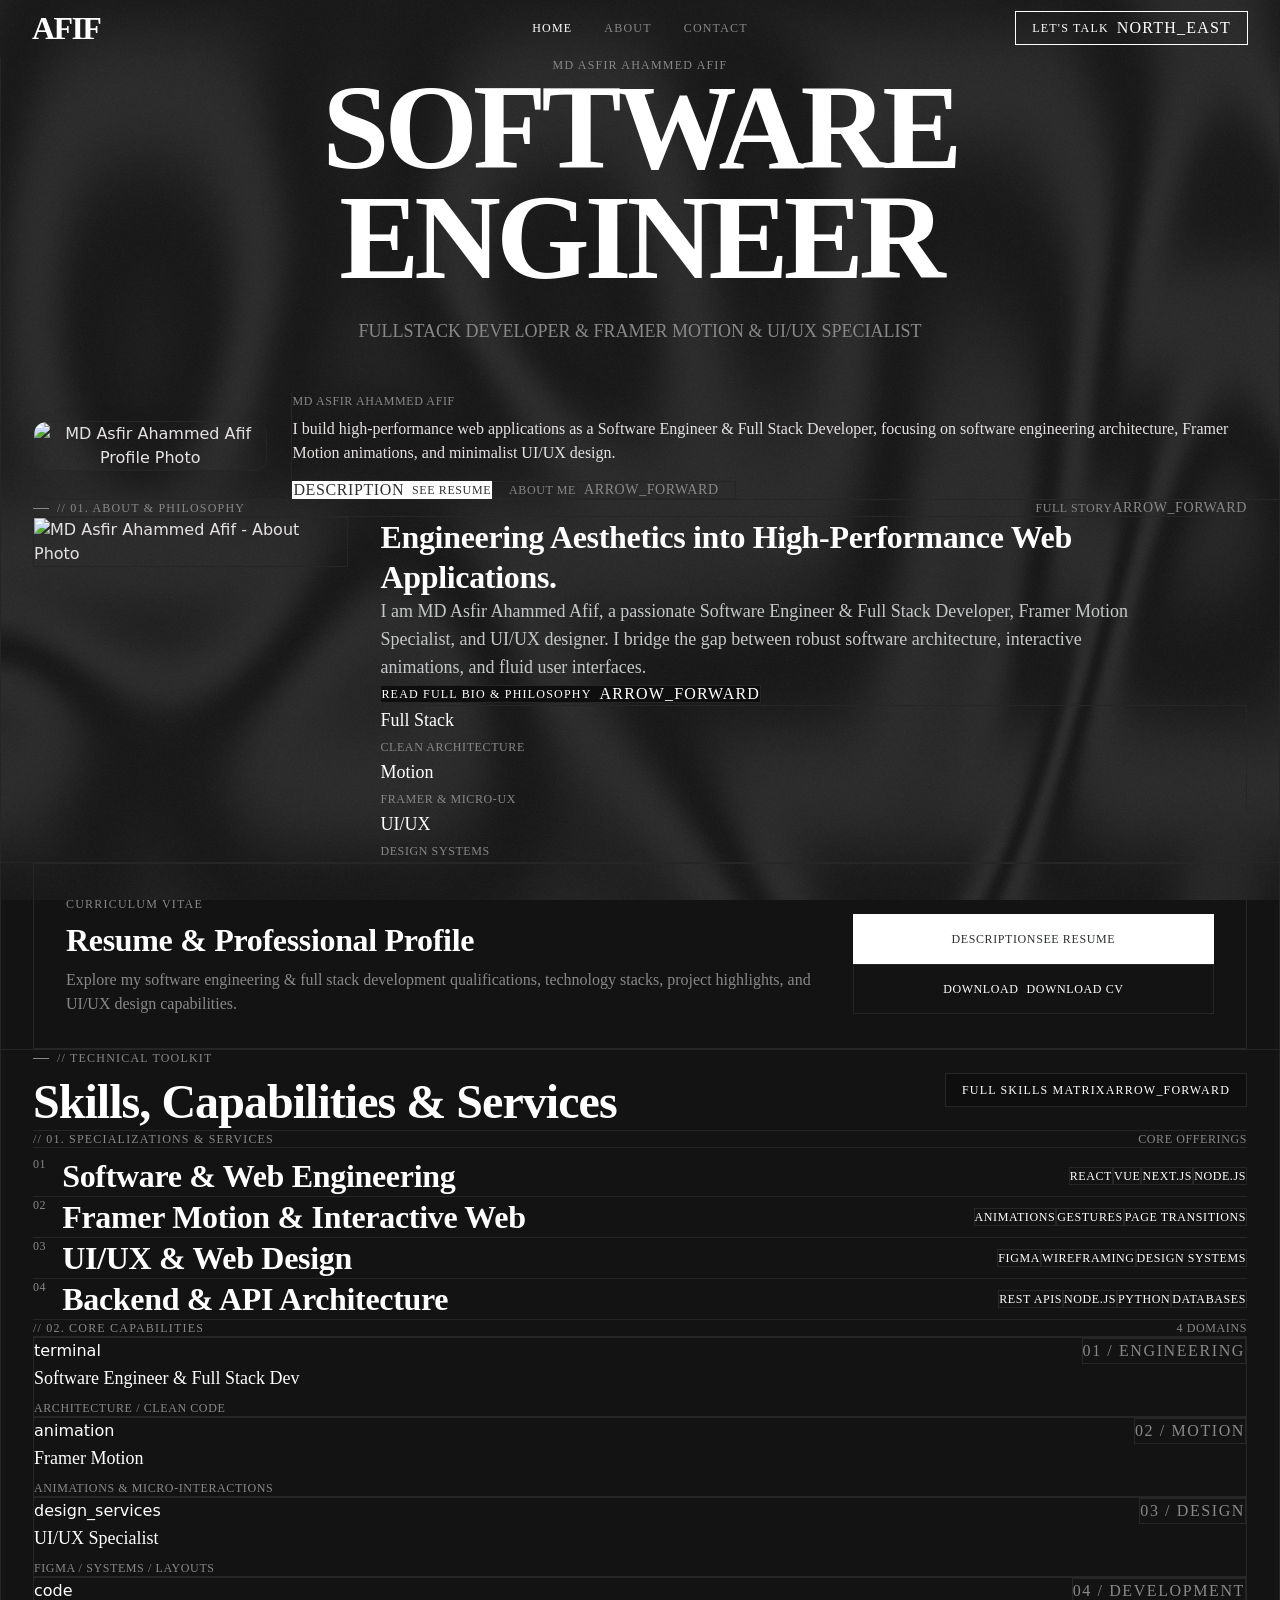
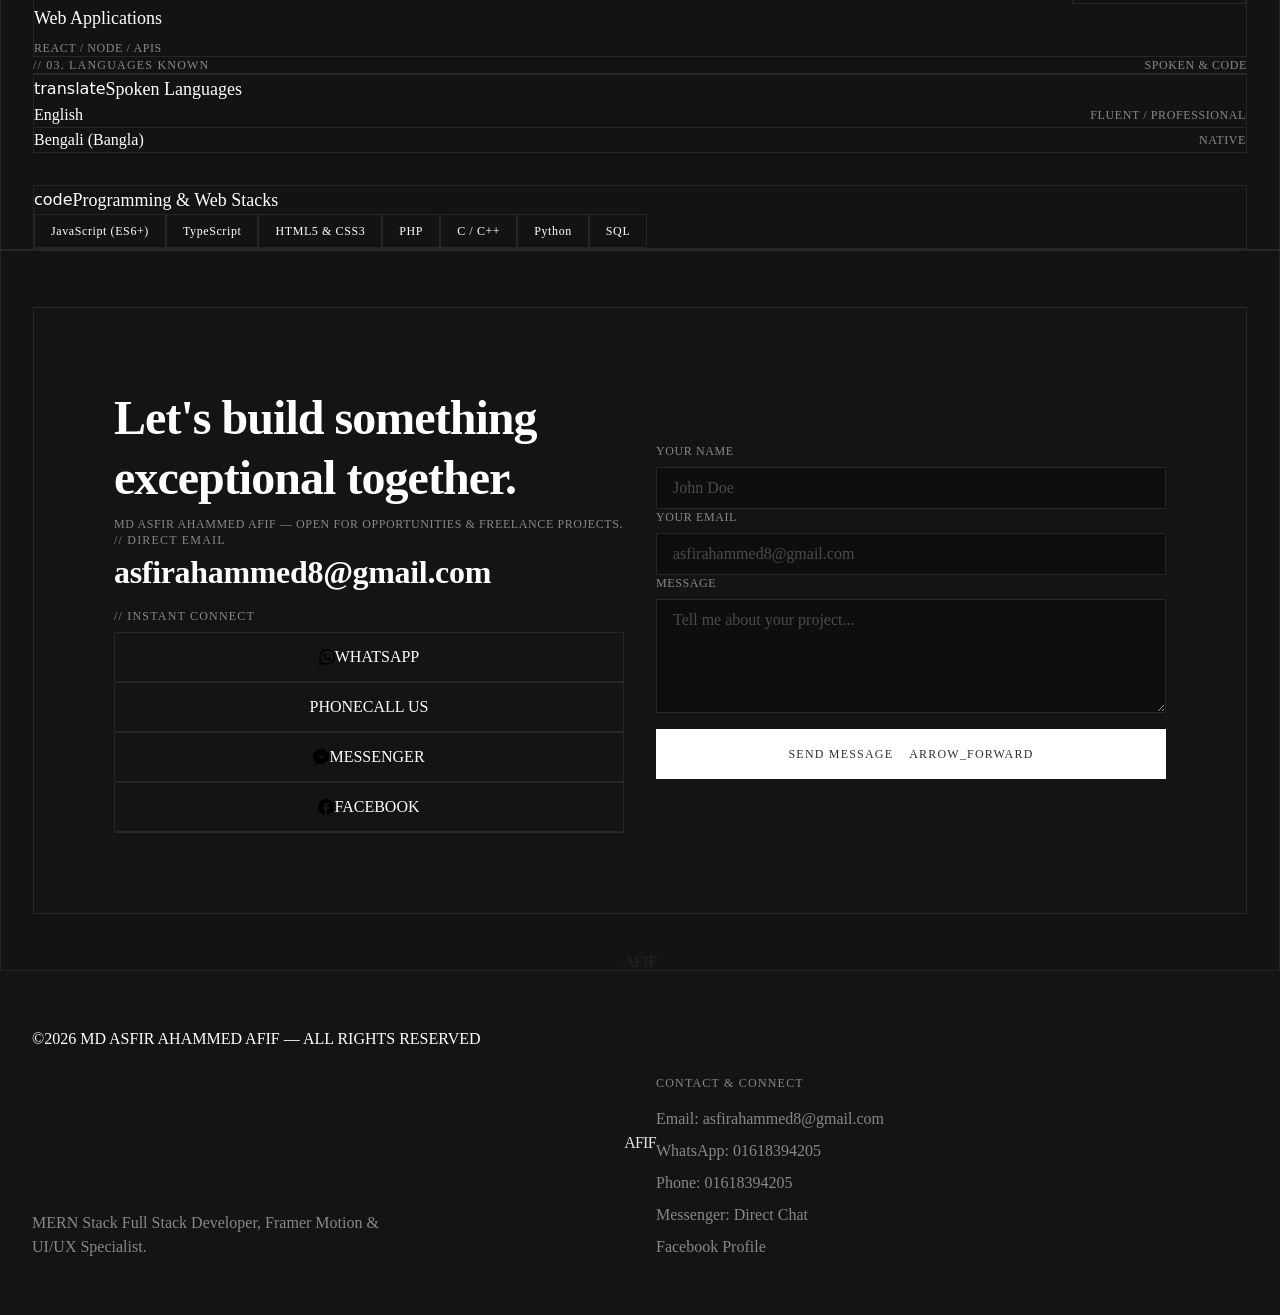
==== commit 0332e34d: "Add files via upload" ====
--- a/index.html
+++ b/index.html
@@ -4,10 +4,108 @@
 <head>
   <meta charset="utf-8">
   <meta content="width=device-width, initial-scale=1.0" name="viewport">
+  <title>MD Asfir Ahammed Afif — Full Stack Software Engineer &amp; UI/UX Specialist</title>
+  
+  <!-- Primary Meta Tags -->
+  <meta name="title" content="MD Asfir Ahammed Afif — Full Stack Software Engineer & UI/UX Specialist">
+  <meta name="description"
+    content="Portfolio of MD Asfir Ahammed Afif — Full Stack Software Engineer specializing in MERN stack, Next.js, React, Node.js, TypeScript, Framer Motion animations, and modern UI/UX architecture.">
+  <meta name="keywords"
+    content="MD Asfir Ahammed Afif, Asfir Ahammed, Full Stack Developer, Software Engineer, MERN Stack, React Developer, Node.js, Next.js, TypeScript, JavaScript, Web Developer Bangladesh, UI/UX Designer, Framer Motion, Frontend Developer, Backend Developer">
+  <meta name="author" content="MD Asfir Ahammed Afif">
+  <meta name="robots" content="index, follow, max-image-preview:large, max-snippet:-1, max-video-preview:-1">
+  <meta name="googlebot" content="index, follow">
   <meta name="theme-color" content="#141313">
-  <title>MD Asfir Ahammed Afif — Software Engineer & Full Stack Developer</title>
-  <meta name="description"
-    content="Portfolio of MD Asfir Ahammed Afif — Software Engineer, Full Stack Developer, Framer Motion Specialist & UI/UX Designer.">
+  <meta name="color-scheme" content="dark">
+  <link rel="canonical" href="https://mdasfirahammedafif.github.io/">
+
+  <!-- Favicons & App Icons -->
+  <link rel="icon" type="image/svg+xml" href="assets/img/favicon.svg">
+  <link rel="alternate icon" type="image/png" sizes="32x32" href="assets/img/favicon-32x32.png">
+  <link rel="alternate icon" type="image/png" sizes="16x16" href="assets/img/favicon-16x16.png">
+  <link rel="shortcut icon" href="favicon.ico">
+  <link rel="apple-touch-icon" sizes="180x180" href="assets/img/apple-touch-icon.png">
+  <link rel="manifest" href="site.webmanifest">
+
+  <!-- Open Graph / Facebook / WhatsApp / LinkedIn / Discord -->
+  <meta property="og:type" content="website">
+  <meta property="og:url" content="https://mdasfirahammedafif.github.io/">
+  <meta property="og:site_name" content="MD Asfir Ahammed Afif | Software Portfolio">
+  <meta property="og:title" content="MD Asfir Ahammed Afif — Full Stack Software Engineer">
+  <meta property="og:description"
+    content="MERN Stack Full Stack Developer, Framer Motion specialist & UI/UX designer. Explore qualifications, technical toolkit, and engineering projects.">
+  <meta property="og:image" content="https://mdasfirahammedafif.github.io/assets/img/og-preview.png">
+  <meta property="og:image:secure_url" content="https://mdasfirahammedafif.github.io/assets/img/og-preview.png">
+  <meta property="og:image:type" content="image/png">
+  <meta property="og:image:width" content="1200">
+  <meta property="og:image:height" content="630">
+  <meta property="og:image:alt" content="MD Asfir Ahammed Afif — Full Stack Software Engineer Portfolio">
+  <meta property="og:locale" content="en_US">
+
+  <!-- Twitter / X Cards -->
+  <meta name="twitter:card" content="summary_large_image">
+  <meta name="twitter:url" content="https://mdasfirahammedafif.github.io/">
+  <meta name="twitter:title" content="MD Asfir Ahammed Afif — Full Stack Software Engineer">
+  <meta name="twitter:description"
+    content="MERN Stack Developer, Framer Motion specialist & UI/UX engineer. Explore technical qualifications, projects, and resume.">
+  <meta name="twitter:image" content="https://mdasfirahammedafif.github.io/assets/img/og-preview.png">
+  <meta name="twitter:image:alt" content="MD Asfir Ahammed Afif — Full Stack Software Engineer">
+
+  <!-- Structured Data: JSON-LD for Google Rich Results -->
+  <script type="application/ld+json">
+  {
+    "@context": "https://schema.org",
+    "@graph": [
+      {
+        "@type": "Person",
+        "@id": "https://mdasfirahammedafif.github.io/#person",
+        "name": "MD Asfir Ahammed Afif",
+        "givenName": "Asfir Ahammed",
+        "familyName": "Afif",
+        "jobTitle": "Full Stack Software Engineer",
+        "description": "Full Stack Software Engineer specializing in MERN stack, Next.js, React, Node.js, TypeScript, and modern UI/UX architecture.",
+        "image": "https://mdasfirahammedafif.github.io/assets/img/asfirahammedafif.jpg",
+        "email": "asfirahammed8@gmail.com",
+        "telephone": "+8801618394205",
+        "address": {
+          "@type": "PostalAddress",
+          "addressLocality": "Dhaka",
+          "addressCountry": "Bangladesh"
+        },
+        "url": "https://mdasfirahammedafif.github.io",
+        "sameAs": [
+          "https://www.facebook.com/alamgir.hossion.10297",
+          "https://www.facebook.com/messages/e2ee/t/9256187751153336",
+          "https://wa.me/8801618394205"
+        ],
+        "knowsAbout": [
+          "JavaScript",
+          "TypeScript",
+          "React",
+          "Next.js",
+          "Node.js",
+          "Express.js",
+          "MongoDB",
+          "Tailwind CSS",
+          "Framer Motion",
+          "RESTful APIs",
+          "Full Stack Web Development",
+          "UI/UX Design",
+          "System Architecture"
+        ]
+      },
+      {
+        "@type": "WebSite",
+        "@id": "https://mdasfirahammedafif.github.io/#website",
+        "url": "https://mdasfirahammedafif.github.io",
+        "name": "MD Asfir Ahammed Afif — Software Portfolio",
+        "publisher": {
+          "@id": "https://mdasfirahammedafif.github.io/#person"
+        }
+      }
+    ]
+  }
+  </script>
 
   <!-- CRITICAL: Instant dark background before any CSS — prevents white flash -->
   <style>
@@ -2816,4 +2914,4 @@
   </script>
 </body>
 
-</html>
+</html>
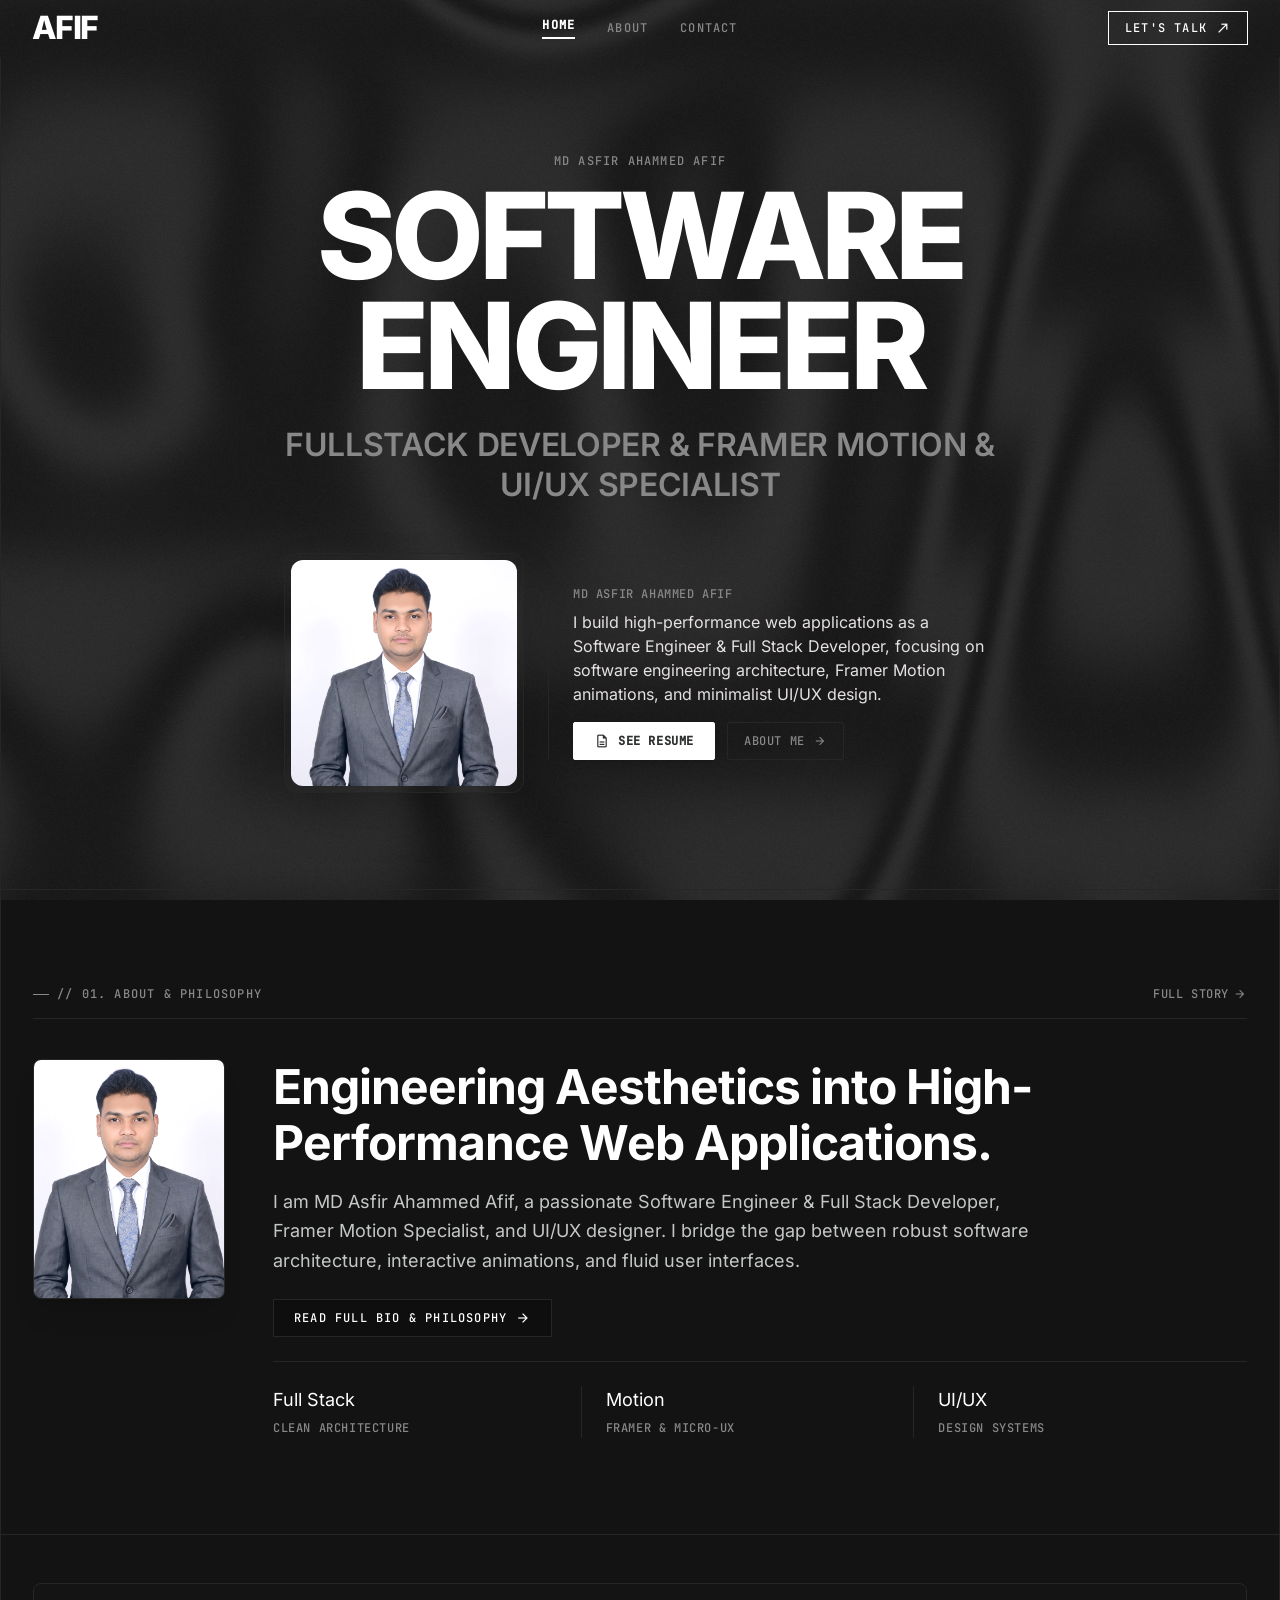
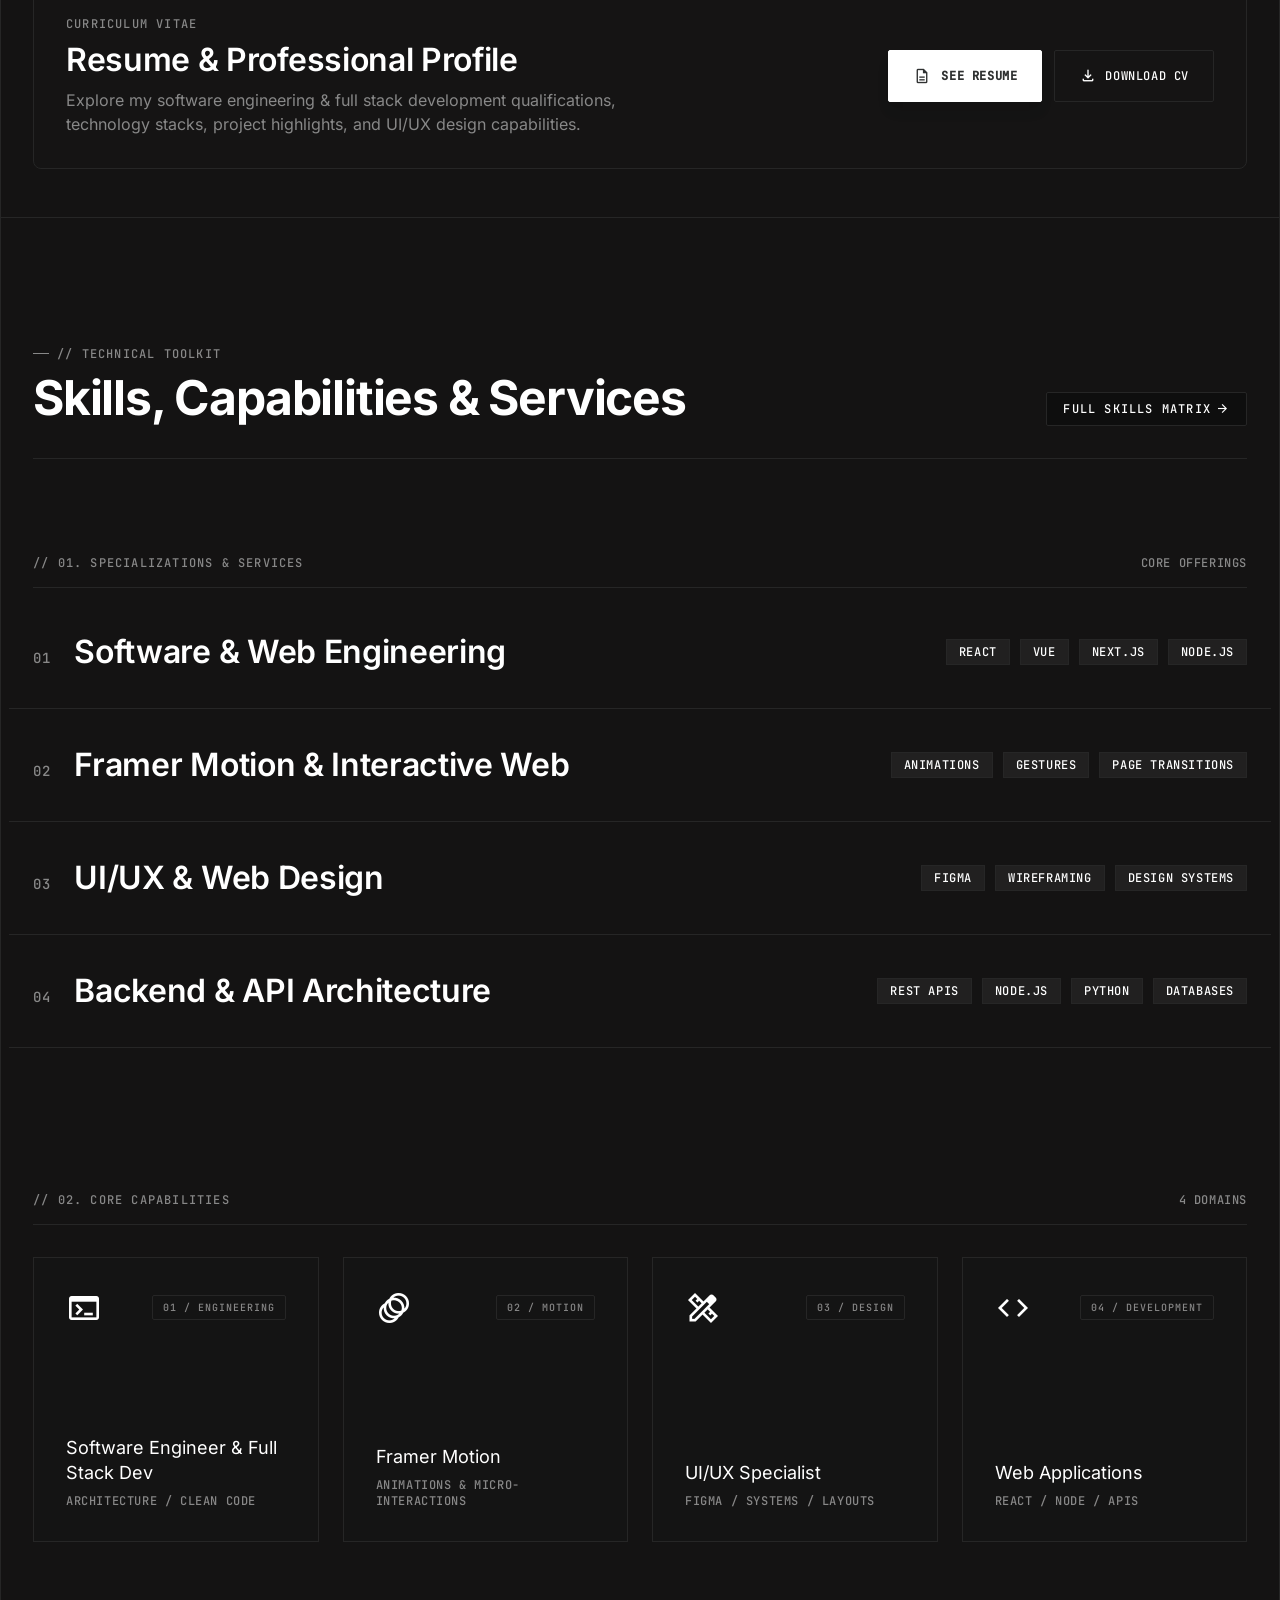
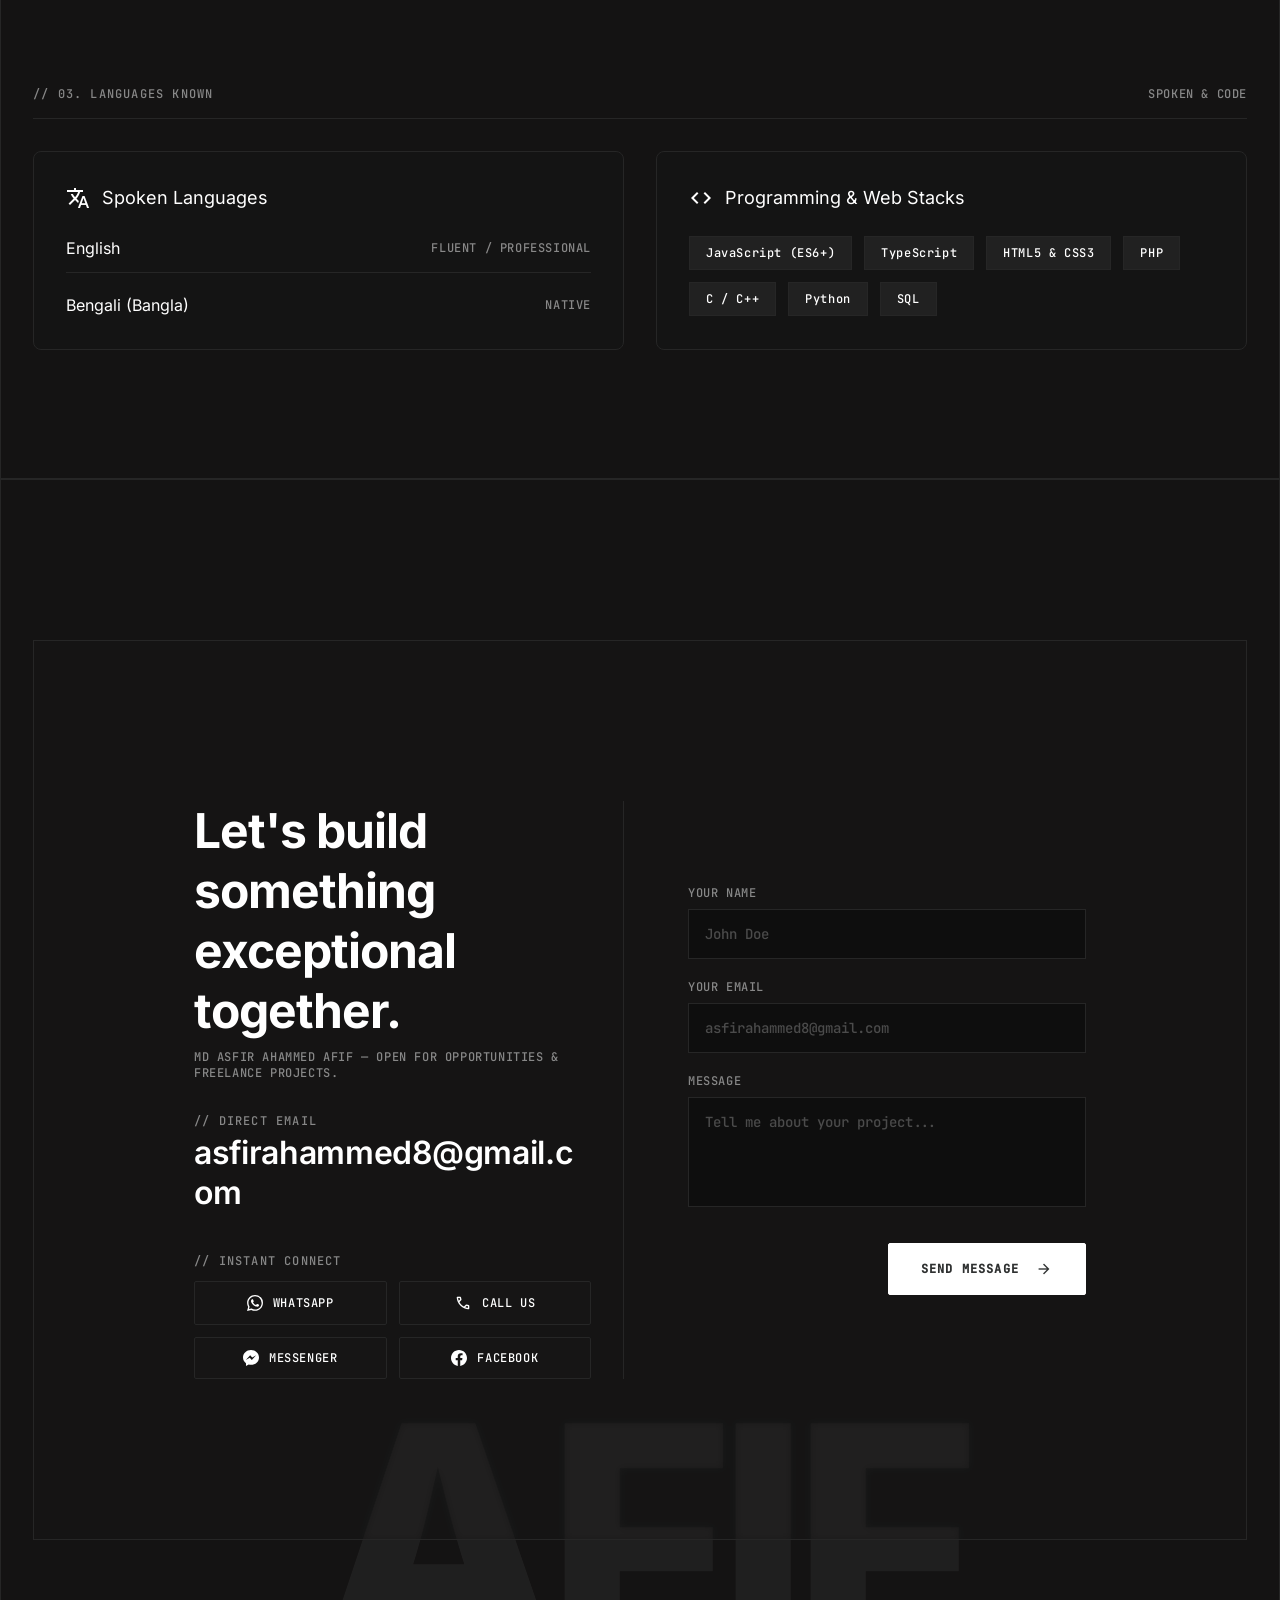
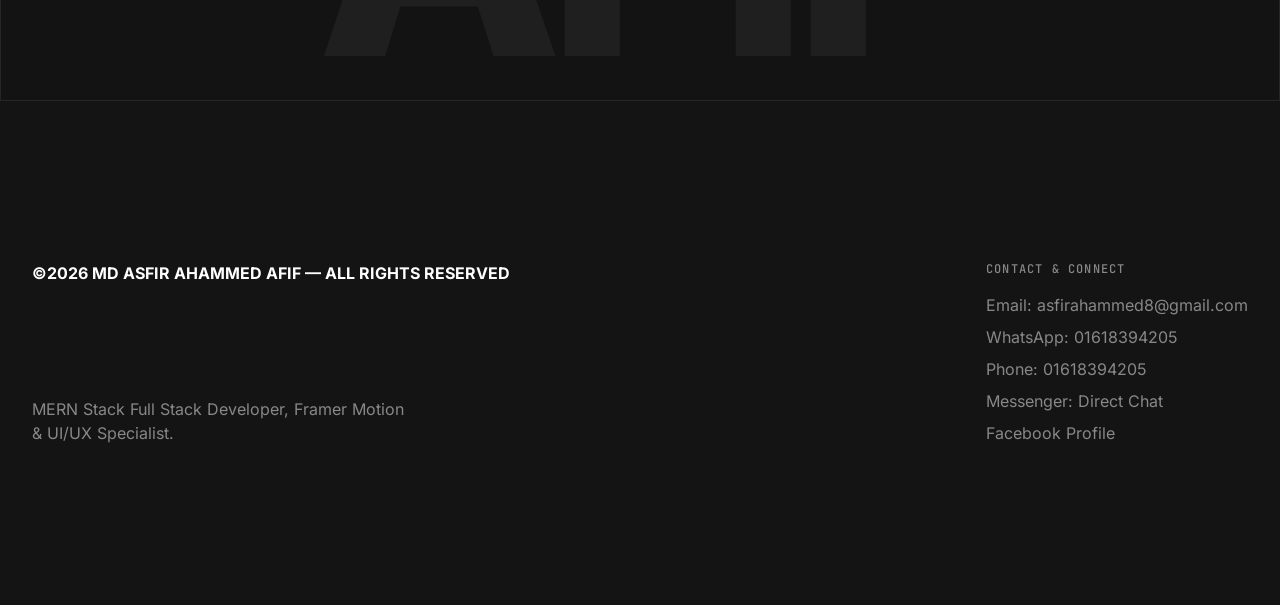
==== commit d290b767: "Add files via upload" ====
--- a/index.html
+++ b/index.html
@@ -126,21 +126,22 @@
 
     /* Page Transition Animations for Main Content */
     main {
-      opacity: 0;
-      transform: translateY(16px) scale(0.985);
-      transition: opacity 0.45s cubic-bezier(0.16, 1, 0.3, 1), transform 0.45s cubic-bezier(0.16, 1, 0.3, 1);
+      opacity: 1;
+      transform: none;
+      transition: opacity 0.3s cubic-bezier(0.16, 1, 0.3, 1), transform 0.3s cubic-bezier(0.16, 1, 0.3, 1);
       will-change: opacity, transform;
     }
 
     main.page-loaded {
       opacity: 1;
-      transform: translateY(0) scale(1);
+      transform: none;
     }
 
     main.page-exiting {
-      opacity: 0;
-      transform: translateY(-12px) scale(0.985);
-      transition: opacity 0.28s cubic-bezier(0.7, 0, 0.84, 0), transform 0.28s cubic-bezier(0.7, 0, 0.84, 0);
+      opacity: 0 !important;
+      transform: translateY(-8px) scale(0.99) !important;
+      transition: opacity 0.22s cubic-bezier(0.7, 0, 0.84, 0), transform 0.22s cubic-bezier(0.7, 0, 0.84, 0) !important;
+      pointer-events: none;
     }
 
     /* Top Transition Progress Bar */
@@ -2644,28 +2645,32 @@
       var bar = document.getElementById('hero-loader-bar');
       var heroEls = document.querySelectorAll('.hero-anim');
 
-      // Animate loading bar to 80% immediately
+      function revealHero() {
+        if (bar) {
+          bar.style.width = '100%';
+          setTimeout(function () { bar.style.opacity = '0'; }, 300);
+          setTimeout(function () { bar.style.display = 'none'; }, 600);
+        }
+        heroEls.forEach(function (el) {
+          el.classList.add('hero-in');
+        });
+      }
+
       if (bar) {
         requestAnimationFrame(function () {
           bar.style.width = '80%';
         });
       }
 
-      window.addEventListener('load', function () {
-        // Complete the loading bar
-        if (bar) {
-          bar.style.width = '100%';
-          setTimeout(function () { bar.style.opacity = '0'; }, 400);
-          setTimeout(function () { bar.style.display = 'none'; }, 900);
-        }
-
-        // Fire hero animations after a short pause
-        setTimeout(function () {
-          heroEls.forEach(function (el) {
-            el.classList.add('hero-in');
-          });
-        }, 80);
-      });
+      if (document.readyState === 'complete' || document.readyState === 'interactive') {
+        setTimeout(revealHero, 50);
+      } else {
+        window.addEventListener('load', revealHero);
+      }
+
+      // Safeguard for bfcache back navigation or missed load event
+      window.addEventListener('pageshow', revealHero);
+      setTimeout(revealHero, 400);
     })();
 
     // ── Scroll-triggered fade-in for section elements & image optimization ──
@@ -2882,10 +2887,38 @@
       });
     })();
 
-    // ── Smooth Page-to-Page Transition Handler ──────────────────────
-    requestAnimationFrame(function () {
+    // ── Smooth Page-to-Page Transition & BFCache Restore Handler ────
+    function restorePageState() {
       var mainEl = document.querySelector('main');
-      if (mainEl) mainEl.classList.add('page-loaded');
+      var progressBar = document.getElementById('page-progress-bar');
+      if (mainEl) {
+        mainEl.classList.remove('page-exiting');
+        mainEl.classList.add('page-loaded');
+      }
+      if (progressBar) {
+        progressBar.style.width = '0%';
+      }
+      var heroEls = document.querySelectorAll('.hero-anim');
+      heroEls.forEach(function (el) {
+        el.classList.add('hero-in');
+      });
+      var fadeEls = document.querySelectorAll('.fade-in-up');
+      fadeEls.forEach(function (el) {
+        var rect = el.getBoundingClientRect();
+        if (rect.top < window.innerHeight + 150) {
+          el.classList.add('visible');
+        }
+      });
+    }
+
+    // Immediately restore on load, bfcache restore (pageshow), popstate & tab visibility change
+    restorePageState();
+    window.addEventListener('pageshow', restorePageState);
+    window.addEventListener('popstate', restorePageState);
+    document.addEventListener('visibilitychange', function () {
+      if (document.visibilityState === 'visible') {
+        restorePageState();
+      }
     });
 
     (function () {
@@ -2894,11 +2927,10 @@
       navLinks.forEach(function (link) {
         link.addEventListener('click', function (e) {
           var targetUrl = this.getAttribute('href');
-          if (targetUrl && !targetUrl.startsWith('#') && !targetUrl.startsWith('http') && !this.getAttribute('target')) {
+          if (targetUrl && !targetUrl.startsWith('#') && !targetUrl.startsWith('http') && !this.getAttribute('target') && !e.ctrlKey && !e.metaKey && !e.shiftKey) {
             e.preventDefault();
             var mainEl = document.querySelector('main');
             if (mainEl) {
-              mainEl.classList.remove('page-loaded');
               mainEl.classList.add('page-exiting');
             }
             if (progressBar) {
@@ -2906,7 +2938,11 @@
             }
             setTimeout(function () {
               window.location.href = targetUrl;
-            }, 280);
+            }, 220);
+            // Safety timeout: if navigation is cancelled or back-swiped quickly, restore page
+            setTimeout(function () {
+              restorePageState();
+            }, 1200);
           }
         });
       });
--- a/assets/css/fonts-main.css
+++ b/assets/css/fonts-main.css
@@ -0,0 +1,307 @@
+/* cyrillic-ext */
+@font-face {
+  font-family: 'Inter';
+  font-style: normal;
+  font-weight: 400;
+  font-display: block;
+  src: url(../fonts/UcC73FwrK3iLTeHuS_nVMrMxCp50SjIa2JL7SUc.woff2) format('woff2');
+  unicode-range: U+0460-052F, U+1C80-1C8A, U+20B4, U+2DE0-2DFF, U+A640-A69F, U+FE2E-FE2F;
+}
+/* cyrillic */
+@font-face {
+  font-family: 'Inter';
+  font-style: normal;
+  font-weight: 400;
+  font-display: block;
+  src: url(../fonts/UcC73FwrK3iLTeHuS_nVMrMxCp50SjIa0ZL7SUc.woff2) format('woff2');
+  unicode-range: U+0301, U+0400-045F, U+0490-0491, U+04B0-04B1, U+2116;
+}
+/* greek-ext */
+@font-face {
+  font-family: 'Inter';
+  font-style: normal;
+  font-weight: 400;
+  font-display: block;
+  src: url(../fonts/UcC73FwrK3iLTeHuS_nVMrMxCp50SjIa2ZL7SUc.woff2) format('woff2');
+  unicode-range: U+1F00-1FFF;
+}
+/* greek */
+@font-face {
+  font-family: 'Inter';
+  font-style: normal;
+  font-weight: 400;
+  font-display: block;
+  src: url(../fonts/UcC73FwrK3iLTeHuS_nVMrMxCp50SjIa1pL7SUc.woff2) format('woff2');
+  unicode-range: U+0370-0377, U+037A-037F, U+0384-038A, U+038C, U+038E-03A1, U+03A3-03FF;
+}
+/* vietnamese */
+@font-face {
+  font-family: 'Inter';
+  font-style: normal;
+  font-weight: 400;
+  font-display: block;
+  src: url(../fonts/UcC73FwrK3iLTeHuS_nVMrMxCp50SjIa2pL7SUc.woff2) format('woff2');
+  unicode-range: U+0102-0103, U+0110-0111, U+0128-0129, U+0168-0169, U+01A0-01A1, U+01AF-01B0, U+0300-0301, U+0303-0304, U+0308-0309, U+0323, U+0329, U+1EA0-1EF9, U+20AB;
+}
+/* latin-ext */
+@font-face {
+  font-family: 'Inter';
+  font-style: normal;
+  font-weight: 400;
+  font-display: block;
+  src: url(../fonts/UcC73FwrK3iLTeHuS_nVMrMxCp50SjIa25L7SUc.woff2) format('woff2');
+  unicode-range: U+0100-02BA, U+02BD-02C5, U+02C7-02CC, U+02CE-02D7, U+02DD-02FF, U+0304, U+0308, U+0329, U+1D00-1DBF, U+1E00-1E9F, U+1EF2-1EFF, U+2020, U+20A0-20AB, U+20AD-20C0, U+2113, U+2C60-2C7F, U+A720-A7FF;
+}
+/* latin */
+@font-face {
+  font-family: 'Inter';
+  font-style: normal;
+  font-weight: 400;
+  font-display: block;
+  src: url(../fonts/UcC73FwrK3iLTeHuS_nVMrMxCp50SjIa1ZL7.woff2) format('woff2');
+  unicode-range: U+0000-00FF, U+0131, U+0152-0153, U+02BB-02BC, U+02C6, U+02DA, U+02DC, U+0304, U+0308, U+0329, U+2000-206F, U+20AC, U+2122, U+2191, U+2193, U+2212, U+2215, U+FEFF, U+FFFD;
+}
+/* cyrillic-ext */
+@font-face {
+  font-family: 'Inter';
+  font-style: normal;
+  font-weight: 600;
+  font-display: block;
+  src: url(../fonts/UcC73FwrK3iLTeHuS_nVMrMxCp50SjIa2JL7SUc.woff2) format('woff2');
+  unicode-range: U+0460-052F, U+1C80-1C8A, U+20B4, U+2DE0-2DFF, U+A640-A69F, U+FE2E-FE2F;
+}
+/* cyrillic */
+@font-face {
+  font-family: 'Inter';
+  font-style: normal;
+  font-weight: 600;
+  font-display: block;
+  src: url(../fonts/UcC73FwrK3iLTeHuS_nVMrMxCp50SjIa0ZL7SUc.woff2) format('woff2');
+  unicode-range: U+0301, U+0400-045F, U+0490-0491, U+04B0-04B1, U+2116;
+}
+/* greek-ext */
+@font-face {
+  font-family: 'Inter';
+  font-style: normal;
+  font-weight: 600;
+  font-display: block;
+  src: url(../fonts/UcC73FwrK3iLTeHuS_nVMrMxCp50SjIa2ZL7SUc.woff2) format('woff2');
+  unicode-range: U+1F00-1FFF;
+}
+/* greek */
+@font-face {
+  font-family: 'Inter';
+  font-style: normal;
+  font-weight: 600;
+  font-display: block;
+  src: url(../fonts/UcC73FwrK3iLTeHuS_nVMrMxCp50SjIa1pL7SUc.woff2) format('woff2');
+  unicode-range: U+0370-0377, U+037A-037F, U+0384-038A, U+038C, U+038E-03A1, U+03A3-03FF;
+}
+/* vietnamese */
+@font-face {
+  font-family: 'Inter';
+  font-style: normal;
+  font-weight: 600;
+  font-display: block;
+  src: url(../fonts/UcC73FwrK3iLTeHuS_nVMrMxCp50SjIa2pL7SUc.woff2) format('woff2');
+  unicode-range: U+0102-0103, U+0110-0111, U+0128-0129, U+0168-0169, U+01A0-01A1, U+01AF-01B0, U+0300-0301, U+0303-0304, U+0308-0309, U+0323, U+0329, U+1EA0-1EF9, U+20AB;
+}
+/* latin-ext */
+@font-face {
+  font-family: 'Inter';
+  font-style: normal;
+  font-weight: 600;
+  font-display: block;
+  src: url(../fonts/UcC73FwrK3iLTeHuS_nVMrMxCp50SjIa25L7SUc.woff2) format('woff2');
+  unicode-range: U+0100-02BA, U+02BD-02C5, U+02C7-02CC, U+02CE-02D7, U+02DD-02FF, U+0304, U+0308, U+0329, U+1D00-1DBF, U+1E00-1E9F, U+1EF2-1EFF, U+2020, U+20A0-20AB, U+20AD-20C0, U+2113, U+2C60-2C7F, U+A720-A7FF;
+}
+/* latin */
+@font-face {
+  font-family: 'Inter';
+  font-style: normal;
+  font-weight: 600;
+  font-display: block;
+  src: url(../fonts/UcC73FwrK3iLTeHuS_nVMrMxCp50SjIa1ZL7.woff2) format('woff2');
+  unicode-range: U+0000-00FF, U+0131, U+0152-0153, U+02BB-02BC, U+02C6, U+02DA, U+02DC, U+0304, U+0308, U+0329, U+2000-206F, U+20AC, U+2122, U+2191, U+2193, U+2212, U+2215, U+FEFF, U+FFFD;
+}
+/* cyrillic-ext */
+@font-face {
+  font-family: 'Inter';
+  font-style: normal;
+  font-weight: 700;
+  font-display: block;
+  src: url(../fonts/UcC73FwrK3iLTeHuS_nVMrMxCp50SjIa2JL7SUc.woff2) format('woff2');
+  unicode-range: U+0460-052F, U+1C80-1C8A, U+20B4, U+2DE0-2DFF, U+A640-A69F, U+FE2E-FE2F;
+}
+/* cyrillic */
+@font-face {
+  font-family: 'Inter';
+  font-style: normal;
+  font-weight: 700;
+  font-display: block;
+  src: url(../fonts/UcC73FwrK3iLTeHuS_nVMrMxCp50SjIa0ZL7SUc.woff2) format('woff2');
+  unicode-range: U+0301, U+0400-045F, U+0490-0491, U+04B0-04B1, U+2116;
+}
+/* greek-ext */
+@font-face {
+  font-family: 'Inter';
+  font-style: normal;
+  font-weight: 700;
+  font-display: block;
+  src: url(../fonts/UcC73FwrK3iLTeHuS_nVMrMxCp50SjIa2ZL7SUc.woff2) format('woff2');
+  unicode-range: U+1F00-1FFF;
+}
+/* greek */
+@font-face {
+  font-family: 'Inter';
+  font-style: normal;
+  font-weight: 700;
+  font-display: block;
+  src: url(../fonts/UcC73FwrK3iLTeHuS_nVMrMxCp50SjIa1pL7SUc.woff2) format('woff2');
+  unicode-range: U+0370-0377, U+037A-037F, U+0384-038A, U+038C, U+038E-03A1, U+03A3-03FF;
+}
+/* vietnamese */
+@font-face {
+  font-family: 'Inter';
+  font-style: normal;
+  font-weight: 700;
+  font-display: block;
+  src: url(../fonts/UcC73FwrK3iLTeHuS_nVMrMxCp50SjIa2pL7SUc.woff2) format('woff2');
+  unicode-range: U+0102-0103, U+0110-0111, U+0128-0129, U+0168-0169, U+01A0-01A1, U+01AF-01B0, U+0300-0301, U+0303-0304, U+0308-0309, U+0323, U+0329, U+1EA0-1EF9, U+20AB;
+}
+/* latin-ext */
+@font-face {
+  font-family: 'Inter';
+  font-style: normal;
+  font-weight: 700;
+  font-display: block;
+  src: url(../fonts/UcC73FwrK3iLTeHuS_nVMrMxCp50SjIa25L7SUc.woff2) format('woff2');
+  unicode-range: U+0100-02BA, U+02BD-02C5, U+02C7-02CC, U+02CE-02D7, U+02DD-02FF, U+0304, U+0308, U+0329, U+1D00-1DBF, U+1E00-1E9F, U+1EF2-1EFF, U+2020, U+20A0-20AB, U+20AD-20C0, U+2113, U+2C60-2C7F, U+A720-A7FF;
+}
+/* latin */
+@font-face {
+  font-family: 'Inter';
+  font-style: normal;
+  font-weight: 700;
+  font-display: block;
+  src: url(../fonts/UcC73FwrK3iLTeHuS_nVMrMxCp50SjIa1ZL7.woff2) format('woff2');
+  unicode-range: U+0000-00FF, U+0131, U+0152-0153, U+02BB-02BC, U+02C6, U+02DA, U+02DC, U+0304, U+0308, U+0329, U+2000-206F, U+20AC, U+2122, U+2191, U+2193, U+2212, U+2215, U+FEFF, U+FFFD;
+}
+/* cyrillic-ext */
+@font-face {
+  font-family: 'Inter';
+  font-style: normal;
+  font-weight: 800;
+  font-display: block;
+  src: url(../fonts/UcC73FwrK3iLTeHuS_nVMrMxCp50SjIa2JL7SUc.woff2) format('woff2');
+  unicode-range: U+0460-052F, U+1C80-1C8A, U+20B4, U+2DE0-2DFF, U+A640-A69F, U+FE2E-FE2F;
+}
+/* cyrillic */
+@font-face {
+  font-family: 'Inter';
+  font-style: normal;
+  font-weight: 800;
+  font-display: block;
+  src: url(../fonts/UcC73FwrK3iLTeHuS_nVMrMxCp50SjIa0ZL7SUc.woff2) format('woff2');
+  unicode-range: U+0301, U+0400-045F, U+0490-0491, U+04B0-04B1, U+2116;
+}
+/* greek-ext */
+@font-face {
+  font-family: 'Inter';
+  font-style: normal;
+  font-weight: 800;
+  font-display: block;
+  src: url(../fonts/UcC73FwrK3iLTeHuS_nVMrMxCp50SjIa2ZL7SUc.woff2) format('woff2');
+  unicode-range: U+1F00-1FFF;
+}
+/* greek */
+@font-face {
+  font-family: 'Inter';
+  font-style: normal;
+  font-weight: 800;
+  font-display: block;
+  src: url(../fonts/UcC73FwrK3iLTeHuS_nVMrMxCp50SjIa1pL7SUc.woff2) format('woff2');
+  unicode-range: U+0370-0377, U+037A-037F, U+0384-038A, U+038C, U+038E-03A1, U+03A3-03FF;
+}
+/* vietnamese */
+@font-face {
+  font-family: 'Inter';
+  font-style: normal;
+  font-weight: 800;
+  font-display: block;
+  src: url(../fonts/UcC73FwrK3iLTeHuS_nVMrMxCp50SjIa2pL7SUc.woff2) format('woff2');
+  unicode-range: U+0102-0103, U+0110-0111, U+0128-0129, U+0168-0169, U+01A0-01A1, U+01AF-01B0, U+0300-0301, U+0303-0304, U+0308-0309, U+0323, U+0329, U+1EA0-1EF9, U+20AB;
+}
+/* latin-ext */
+@font-face {
+  font-family: 'Inter';
+  font-style: normal;
+  font-weight: 800;
+  font-display: block;
+  src: url(../fonts/UcC73FwrK3iLTeHuS_nVMrMxCp50SjIa25L7SUc.woff2) format('woff2');
+  unicode-range: U+0100-02BA, U+02BD-02C5, U+02C7-02CC, U+02CE-02D7, U+02DD-02FF, U+0304, U+0308, U+0329, U+1D00-1DBF, U+1E00-1E9F, U+1EF2-1EFF, U+2020, U+20A0-20AB, U+20AD-20C0, U+2113, U+2C60-2C7F, U+A720-A7FF;
+}
+/* latin */
+@font-face {
+  font-family: 'Inter';
+  font-style: normal;
+  font-weight: 800;
+  font-display: block;
+  src: url(../fonts/UcC73FwrK3iLTeHuS_nVMrMxCp50SjIa1ZL7.woff2) format('woff2');
+  unicode-range: U+0000-00FF, U+0131, U+0152-0153, U+02BB-02BC, U+02C6, U+02DA, U+02DC, U+0304, U+0308, U+0329, U+2000-206F, U+20AC, U+2122, U+2191, U+2193, U+2212, U+2215, U+FEFF, U+FFFD;
+}
+/* cyrillic-ext */
+@font-face {
+  font-family: 'JetBrains Mono';
+  font-style: normal;
+  font-weight: 500;
+  font-display: block;
+  src: url(../fonts/tDbY2o-flEEny0FZhsfKu5WU4zr3E_BX0PnT8RD8-qxTN1OVgaY.woff2) format('woff2');
+  unicode-range: U+0460-052F, U+1C80-1C8A, U+20B4, U+2DE0-2DFF, U+A640-A69F, U+FE2E-FE2F;
+}
+/* cyrillic */
+@font-face {
+  font-family: 'JetBrains Mono';
+  font-style: normal;
+  font-weight: 500;
+  font-display: block;
+  src: url(../fonts/tDbY2o-flEEny0FZhsfKu5WU4zr3E_BX0PnT8RD8-qxTPlOVgaY.woff2) format('woff2');
+  unicode-range: U+0301, U+0400-045F, U+0490-0491, U+04B0-04B1, U+2116;
+}
+/* greek */
+@font-face {
+  font-family: 'JetBrains Mono';
+  font-style: normal;
+  font-weight: 500;
+  font-display: block;
+  src: url(../fonts/tDbY2o-flEEny0FZhsfKu5WU4zr3E_BX0PnT8RD8-qxTOVOVgaY.woff2) format('woff2');
+  unicode-range: U+0370-0377, U+037A-037F, U+0384-038A, U+038C, U+038E-03A1, U+03A3-03FF;
+}
+/* vietnamese */
+@font-face {
+  font-family: 'JetBrains Mono';
+  font-style: normal;
+  font-weight: 500;
+  font-display: block;
+  src: url(../fonts/tDbY2o-flEEny0FZhsfKu5WU4zr3E_BX0PnT8RD8-qxTNVOVgaY.woff2) format('woff2');
+  unicode-range: U+0102-0103, U+0110-0111, U+0128-0129, U+0168-0169, U+01A0-01A1, U+01AF-01B0, U+0300-0301, U+0303-0304, U+0308-0309, U+0323, U+0329, U+1EA0-1EF9, U+20AB;
+}
+/* latin-ext */
+@font-face {
+  font-family: 'JetBrains Mono';
+  font-style: normal;
+  font-weight: 500;
+  font-display: block;
+  src: url(../fonts/tDbY2o-flEEny0FZhsfKu5WU4zr3E_BX0PnT8RD8-qxTNFOVgaY.woff2) format('woff2');
+  unicode-range: U+0100-02BA, U+02BD-02C5, U+02C7-02CC, U+02CE-02D7, U+02DD-02FF, U+0304, U+0308, U+0329, U+1D00-1DBF, U+1E00-1E9F, U+1EF2-1EFF, U+2020, U+20A0-20AB, U+20AD-20C0, U+2113, U+2C60-2C7F, U+A720-A7FF;
+}
+/* latin */
+@font-face {
+  font-family: 'JetBrains Mono';
+  font-style: normal;
+  font-weight: 500;
+  font-display: block;
+  src: url(../fonts/tDbY2o-flEEny0FZhsfKu5WU4zr3E_BX0PnT8RD8-qxTOlOV.woff2) format('woff2');
+  unicode-range: U+0000-00FF, U+0131, U+0152-0153, U+02BB-02BC, U+02C6, U+02DA, U+02DC, U+0304, U+0308, U+0329, U+2000-206F, U+20AC, U+2122, U+2191, U+2193, U+2212, U+2215, U+FEFF, U+FFFD;
+}
+
--- a/assets/css/material-symbols.css
+++ b/assets/css/material-symbols.css
@@ -0,0 +1,25 @@
+﻿/* fallback */
+@font-face {
+  font-family: 'Material Symbols Outlined';
+  font-style: normal;
+  font-weight: 100 700;
+  font-display: block;
+  src: url(../fonts/kJEhBvYX7BgnkSrUwT8OhrdQw4oELdPIeeII9v6oFsI.woff2) format('woff2');
+}
+
+.material-symbols-outlined {
+  font-family: 'Material Symbols Outlined';
+  font-weight: normal;
+  font-style: normal;
+  font-size: 24px;
+  line-height: 1;
+  letter-spacing: normal;
+  text-transform: none;
+  display: inline-block;
+  white-space: nowrap;
+  word-wrap: normal;
+  direction: ltr;
+  -webkit-font-feature-settings: 'liga';
+  -webkit-font-smoothing: antialiased;
+}
+
